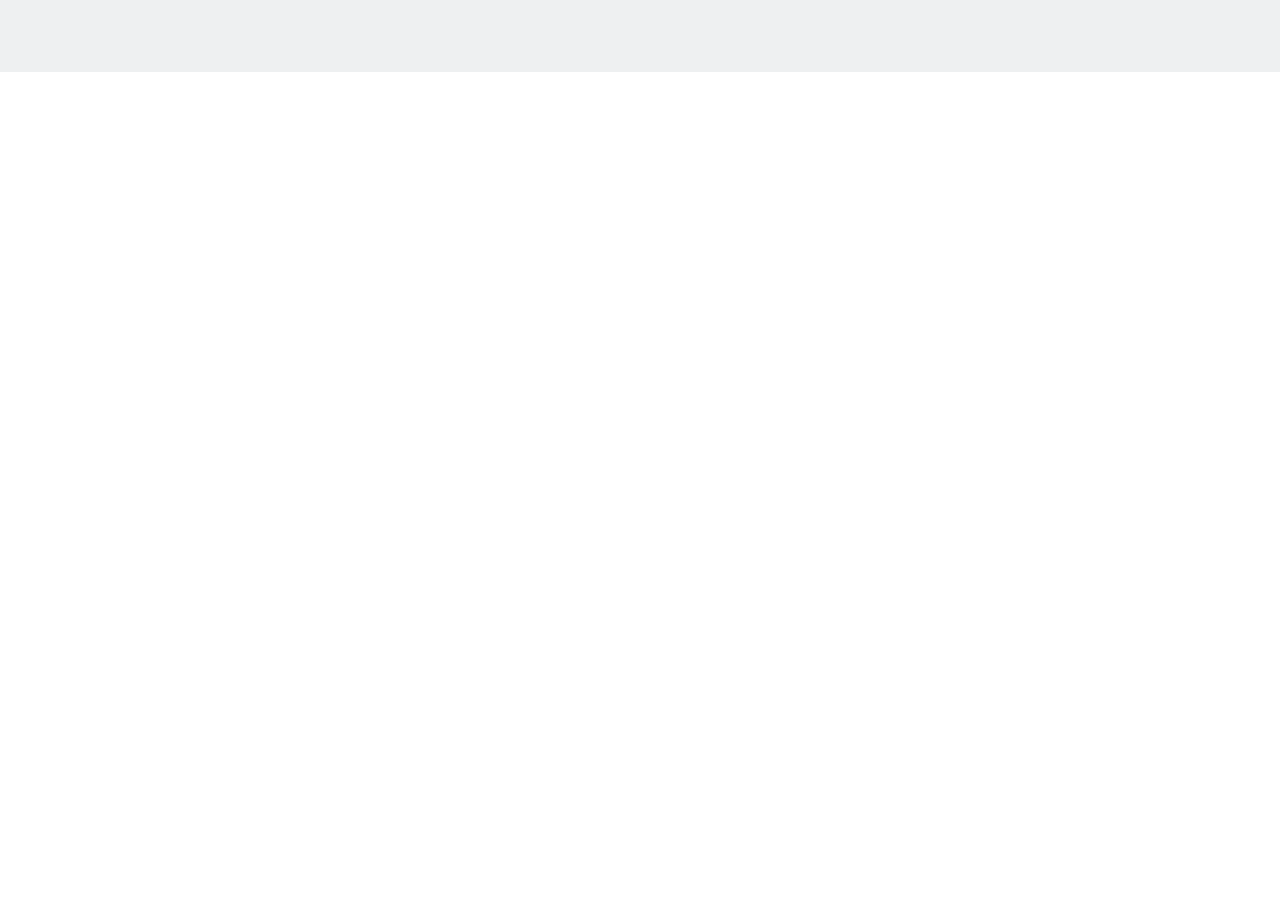
==== src/index.html @ d8e2cc1b "sesión planeación" ====
<!DOCTYPE html>
<html lang="en">

<head>
    <meta charset="UTF-8">
    <meta http-equiv="X-UA-Compatible" content="IE=edge">
    <meta name="viewport" content="width=device-width, initial-scale=1.0">
    <link rel="stylesheet" href="assets/css/styles.css">
    <link rel="stylesheet" href="styles/font-awesome/css/all.min.css">
    <title> Desafío Maquetado (Ángel, Demian, Hugo) </title>
</head>

<body>

    <header>
        <!--Encabezado-->
        <nav>
            <div class="left-header">
                <div>
                    <!--Menú hamburguesa-->
                </div>
                <!--width 100% con dos divs, uno para opacar-->
                <!--Logo-->
            </div>
            <div class="right-header">
                <!--íconos-->
            </div>
        </nav>
    </header>

    <div class="general-container">

        <!--ASIDE LEFT-->



        <section class="post-wrapper">
            
            <!--Segunda Sección-->
            <section>
                <!--Dos items con space between-->
                <p></p>
            </section>
            
            
            
            
            <!--Post principal-->
            <div class="post">

                <!--Imagen principal-->
                <img id="post-pic" src="" alt="">
                <div class="author-info">

                    <!--Imagen de perfil-->
                    <img src="" alt="" class="profile-pic">
                    <div class="author-name">
                        <p>
                            <!--Nombre-->
                        </p>
                        <p>
                            <!--Fecha-->
                        </p>
                    </div>

                    <h1 class="post-title">
                        <!--Título del Post principal-->
                    </h1>

                    <div class="hashtags">
                        <!-- 4 hashtags-->
                    </div>

                    <div class="interacciones">
                        <!--footer del post principal-->
                        <div class="d-flex">
                            <!--Likes-->
                        </div>
                        <div class="d-flex">
                            <!--Tiempo + Save-->
                        </div>

                    </div>
                </div>
            </div>



            <!--Post secundario 1-->
            <div class="post">

                <!--Imagen principal-->
                <img id="post-pic" src="" alt="">
                <div class="author-info">

                    <!--Imagen de perfil-->
                    <img src="" alt="" class="profile-pic">
                    <div class="author-name">
                        <p>
                            <!--Nombre-->
                        </p>
                        <p>
                            <!--Fecha-->
                        </p>
                    </div>

                    <h1 class="post-title">
                        <!--Título del Post principal-->
                    </h1>

                    <div class="hashtags">
                        <!-- 4 hashtags-->
                    </div>

                    <div class="interacciones">
                        <!--footer del post principal-->
                        <div class="d-flex">
                            <!--Likes-->
                        </div>
                        <div class="d-flex">
                            <!--Tiempo + Save-->
                        </div>

                    </div>
                </div>
            </div>

            <!--Post secundario 2-->

            <!--Post secundario 3-->


            <!--Post secundario 4-->


            <!--Post secundario 5-->

        </section>


    <!--ASIDE RIGHT-->


    </div>



    <!--Footer-->
    <footer>
        <div>
            <!--Etiquetas con Flex wrap y space between-->
        </div>
        <div>
            <!--Iconos centrados JC+AI-->
        </div>
        <div>
            <!--Texto-->
            <p></p>
            <p></p>
            <p></p>
        </div>
        <div>
            <!--Logo-->
        </div>
    </footer>



</body>

</html>
---- src/assets/css/styles.css ----
* {
  margin: 0;
  padding: 0;
  -webkit-box-sizing: border-box;
          box-sizing: border-box;
}

body {
  width: 100%;
}

.general-container {
  background-color: #EEF0F1;
  padding: 0px 10px;
}
/*# sourceMappingURL=styles.css.map */
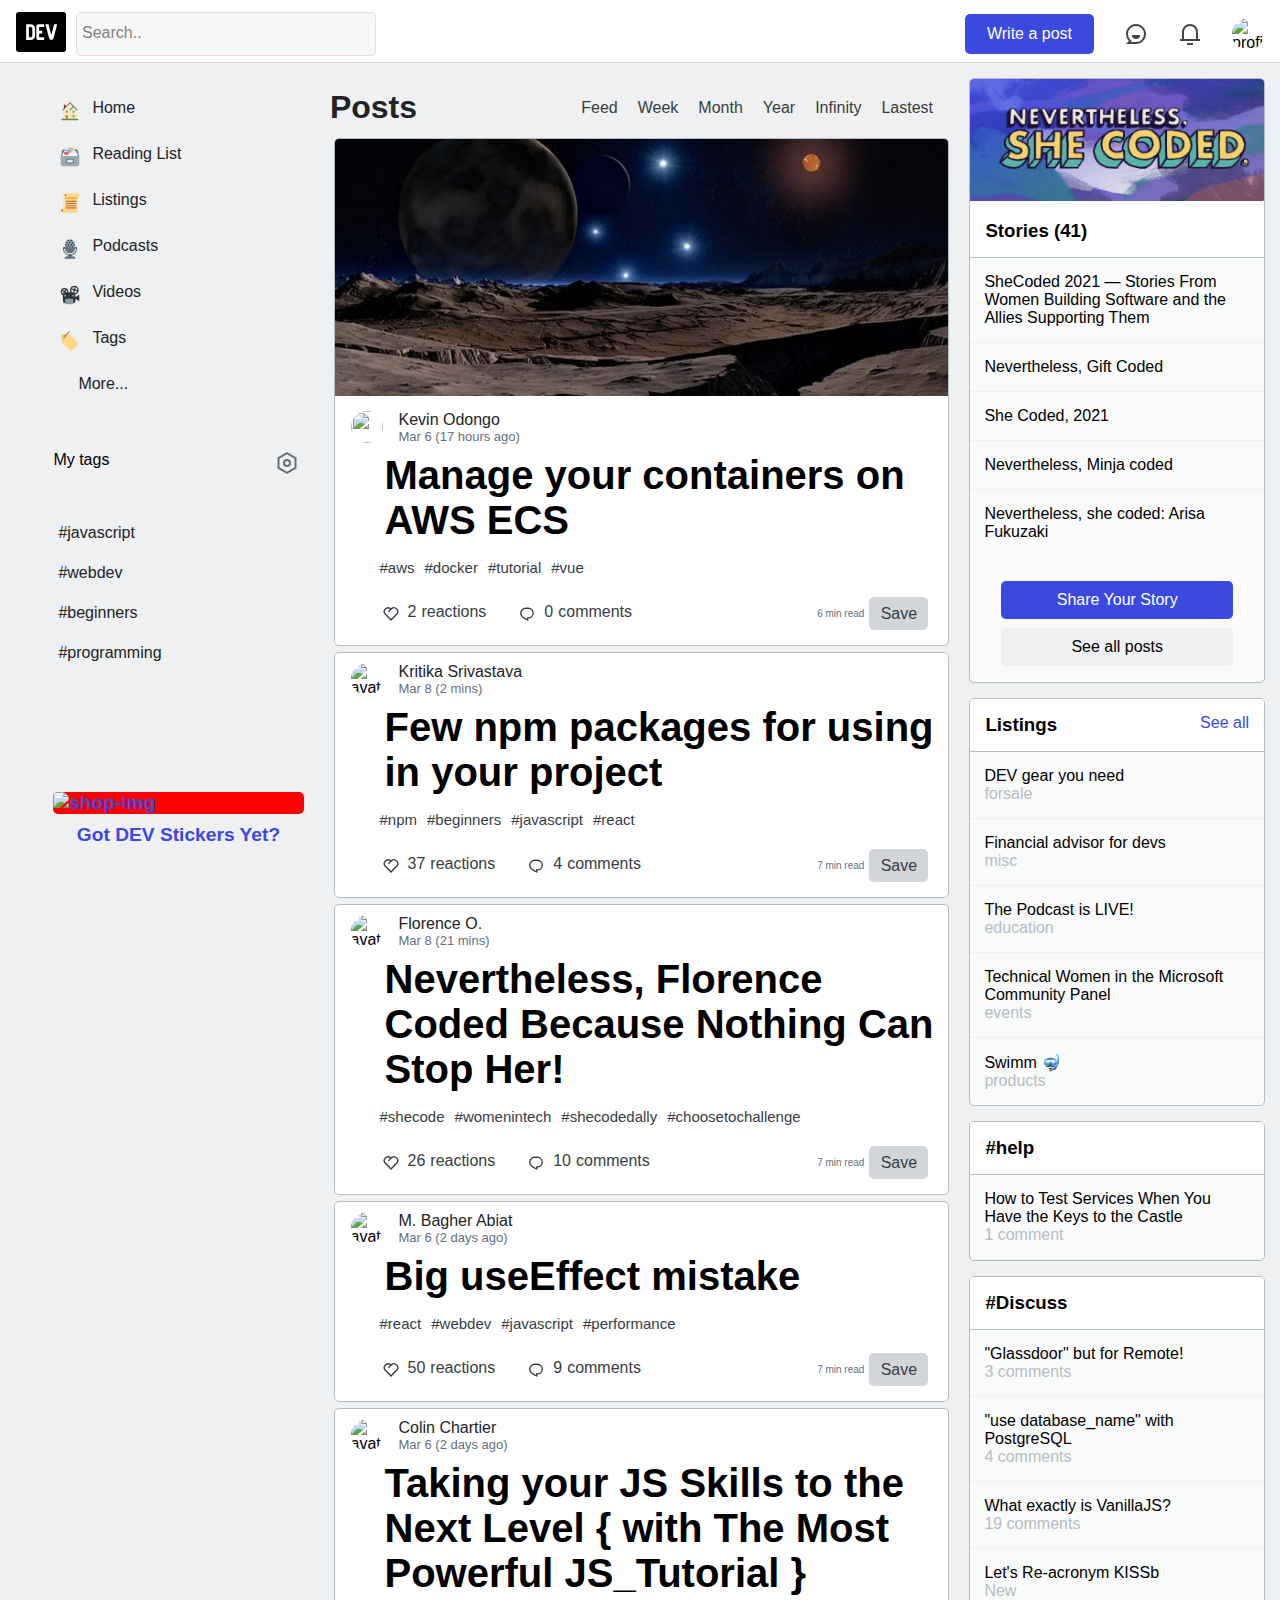
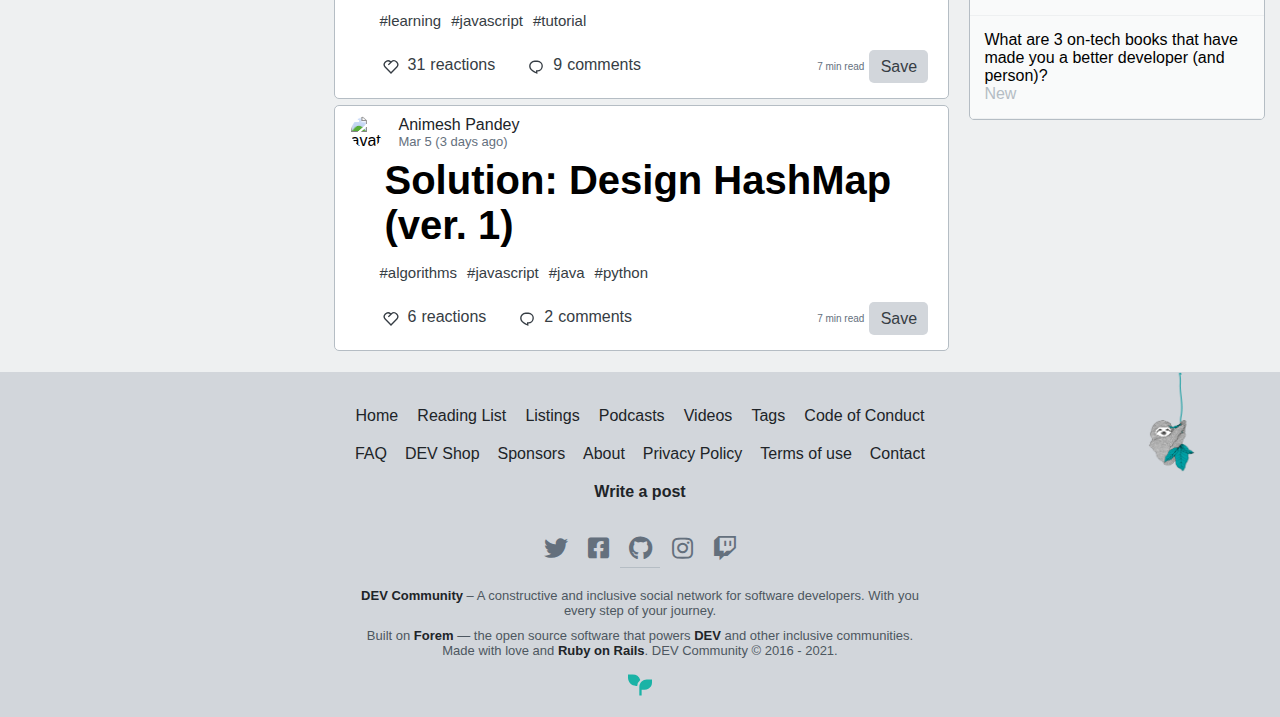
==== commit c6a0cab1: "Adding final version" ====
--- a/src/index.html
+++ b/src/index.html
@@ -6,24 +6,70 @@
     <meta http-equiv="X-UA-Compatible" content="IE=edge">
     <meta name="viewport" content="width=device-width, initial-scale=1.0">
     <link rel="stylesheet" href="assets/css/styles.css">
-    <link rel="stylesheet" href="styles/font-awesome/css/all.min.css">
+    <link rel="stylesheet" href="assets/css/stylepost.css">
+    <link rel="stylesheet" href="assets/css/stylesnav.css">
+    <link rel="stylesheet" href="assets/font-awesome/css/all.min.css">
     <title> Desafío Maquetado (Ángel, Demian, Hugo) </title>
 </head>
 
 <body>
 
     <header>
-        <!--Encabezado-->
         <nav>
-            <div class="left-header">
-                <div>
-                    <!--Menú hamburguesa-->
-                </div>
-                <!--width 100% con dos divs, uno para opacar-->
-                <!--Logo-->
-            </div>
-            <div class="right-header">
-                <!--íconos-->
+            <div class="left-wrapper">
+                <div class="hamburguer-menu">
+                    <label for="check" class="fas fa-bars"></label>
+                    <input id="check" type="checkbox">
+                    <div class="menu">
+                        <div class="menu-content">
+                            <div class="menu-header">
+                                <h4>DEV Community</h4>
+                                <!--<a href="./post.html" class="fas fa-times"></a>-->
+                                <label for="check" class="fas fa-times"></label>
+                            </div>
+                            <div class="icon-nav-wrapper">
+                                <img src="../src/Images/img-nav/home.svg" alt="home">
+                                <p>Home</p>
+                            </div>
+                            <div class="icon-nav-wrapper">
+                                <img src="../src/Images/img-nav/reading.svg" alt="Home">
+                                <p>Reading List</p>
+                            </div>
+                            <div class="icon-nav-wrapper">
+                                <img src="../src/Images/img-nav/papyrus.svg" alt="Home">
+                                <p>Listing</p>
+                            </div>
+                            <div class="icon-nav-wrapper">
+                                <img src="../src/Images/img-nav/microphone.svg" alt="Home">
+                                <p>Podcasts</p>
+                            </div>
+                            <div class="icon-nav-wrapper">
+                                <img src="../src/Images/img-nav/camera.svg" alt="Home">
+                                <p>Videos</p>
+                            </div>
+                            <div class="icon-nav-wrapper">
+                                <img src="../src/Images/img-nav/tag.svg" alt="Home">
+                                <p>Tags</p>
+                            </div>
+                            <div class="icon-nav-wrapper">
+                                <p class="more">More...</p>
+                            </div>
+                        </div>
+                    </div>
+                </div>
+                <a href="#"><img src="../src/Images/img-nav/new-logo.svg" alt="logo-png"></a>
+                <input type="text" class="nav-input" placeholder="Search..">
+            </div>
+            <div class="right-wrapper">
+                <div class="nav-btn">
+                    Write a post
+                </div>
+                <img src="../src/Images/img-nav/lupa.svg" alt="lupa">
+                <img src="../src/Images/img-nav/chat.svg" alt="chat-img">
+                <img src="../src/Images/img-nav/notif.svg" alt="not-img">
+                <img class="nav-profile-pic"
+                    src="https://res.cloudinary.com/practicaldev/image/fetch/s--nxs3OSdn--/c_fill,f_auto,fl_progressive,h_90,q_auto,w_90/https://dev-to-uploads.s3.amazonaws.com/uploads/user/profile_image/590732/7f070b38-4436-495a-8aaf-2c0312ee4b47.jpeg"
+                    alt="profile-pic">
             </div>
         </nav>
     </header>
@@ -32,55 +78,149 @@
 
         <!--ASIDE LEFT-->
 
+        <aside class="left-aside">
+            <ul>
+
+                <li><img src="Images/home2.svg" alt="home"><a href="#">Home</a></li>
+                <li><img src="Images/readinglist.svg" alt=""><a href="./views/post.html">Reading List</a></li>
+                <li><img src="Images/Listings.svg" alt=""><a href="#">Listings</a></li>
+                <li><img src="Images/Podcast.svg" alt=""><a href="#">Podcasts</a></li>
+                <li><img src="Images/Videos.svg" alt=""><a href="#">Videos</a></li>
+                <li><img src="Images/Tags.svg" alt=""><a href="#">Tags</a></li>
+                <li><a href="#">More...</a></li>
+            </ul>
+
+            <div>
+                <p>My tags</p>
+                <img src="Images/tagsDashboard.svg" alt="tagsdb">
+            </div>
+
+            <ul class="tags-aside">
+
+                <li><a href="#">#javascript</a></li>
+                <li><a href="#">#webdev</a></li>
+                <li><a href="#">#beginners</a></li>
+                <li><a href="#">#programming</a></li>
+
+            </ul>
+
+            <a href="./views/store.html">
+                <div class="shop">
+                    <img src="https://res.cloudinary.com/practicaldev/image/fetch/s--pVCMYZWJ--/c_limit%2Cf_auto%2Cfl_progressive%2Cq_auto%2Cw_350/https://scontent-lga3-1.cdninstagram.com/vp/7c898e2c9e9fa71f72dd5d422d444549/5DFE1BFA/t51.2885-15/fr/e15/s1080x1080/57390242_386431405416711_440644832181536446_n.jpg%3F_nc_ht%3Dscontent-lga3-1.cdninstagram.com"
+                        alt="shop-img">
+                    <p> Got DEV Stickers Yet?</p>
+
+                </div>
+
+            </a>
+
+        </aside>
+
+
 
 
         <section class="post-wrapper">
-            
+
+
+
+
             <!--Segunda Sección-->
-            <section>
+            <section class="header">
                 <!--Dos items con space between-->
-                <p></p>
+                <h1>Posts</h1>
+                <div class="select-box">
+                    <select name="select" class="select">
+                        <option disable selected>Feed</option>
+                        <option>Week</option>
+                        <option>Month</option>
+                        <option>Year</option>
+                        <option>Infinity</option>
+                        <option>Latest</option>
+                    </select>
+
+                </div>
+
+                <ul>
+                    <li><a href="#">Feed</a></li>
+                    <li><a href="#">Week</a></li>
+                    <li><a href="#">Month</a></li>
+                    <li><a href="#">Year</a></li>
+                    <li><a href="#">Infinity</a></li>
+                    <li><a href="#">Lastest</a></li>
+                </ul>
+
+
             </section>
-            
-            
-            
-            
+
+
+
+
             <!--Post principal-->
             <div class="post">
 
+
                 <!--Imagen principal-->
-                <img id="post-pic" src="" alt="">
+                <a href="./views/post.html">
+
+                    <img src="Images/post-img.jpeg" alt="post-img">
+                </a>
+
+
                 <div class="author-info">
 
                     <!--Imagen de perfil-->
-                    <img src="" alt="" class="profile-pic">
+                    <img src="https://res.cloudinary.com/practicaldev/image/fetch/s--vL8tIW33--/c_fill,f_auto,fl_progressive,h_50,q_auto,w_50/https://dev-to-uploads.s3.amazonaws.com/uploads/user/profile_image/559048/24a84e12-3373-43e0-90c4-bcaee2a12dcf.jpg"
+                        alt="" class="profile-pic">
                     <div class="author-name">
                         <p>
-                            <!--Nombre-->
+                            Kevin Odongo
                         </p>
-                        <p>
-                            <!--Fecha-->
-                        </p>
-                    </div>
-
-                    <h1 class="post-title">
-                        <!--Título del Post principal-->
+                        <p>Mar 6 (17 hours ago) </p>
+                    </div>
+                </div>
+                <a href="./views/post.html">
+
+                    <h1>
+                        Manage your containers on AWS ECS
                     </h1>
-
-                    <div class="hashtags">
-                        <!-- 4 hashtags-->
-                    </div>
-
-                    <div class="interacciones">
-                        <!--footer del post principal-->
-                        <div class="d-flex">
-                            <!--Likes-->
+                </a>
+
+                <ul>
+
+                    <li><a href="#">#aws</a></li>
+                    <li><a href="#">#docker</a></li>
+                    <li><a href="#">#tutorial</a></li>
+                    <li><a href="#">#vue</a></li>
+
+                </ul>
+
+                <div class="post-interactions">
+                    <!--footer del post principal-->
+                    <div class="interactions">
+
+                        <div>
+                            <img src="Images/heart2.svg" alt="like">
+                            <span>2</span>
+                            <span class="hidden">reactions</span>
+                            <img src="Images/comments.svg" alt="comment" class="ml">
+                            <span>0</span>
+                            <span class="hidden">comments</span>
                         </div>
-                        <div class="d-flex">
-                            <!--Tiempo + Save-->
-                        </div>
-
-                    </div>
+
+
+
+
+                    </div>
+
+
+                    <div class="right">
+
+                        <p>6 min read</p>
+
+                        <div>Save</div>
+
+                    </div>
+
                 </div>
             </div>
 
@@ -90,55 +230,461 @@
             <div class="post">
 
                 <!--Imagen principal-->
-                <img id="post-pic" src="" alt="">
+
                 <div class="author-info">
 
                     <!--Imagen de perfil-->
-                    <img src="" alt="" class="profile-pic">
+                    <img src="https://res.cloudinary.com/practicaldev/image/fetch/s--dAmoXHO3--/c_fill,f_auto,fl_progressive,h_90,q_auto,w_90/https://dev-to-uploads.s3.amazonaws.com/uploads/user/profile_image/405854/e2c4f335-3bd2-4b11-bab6-578c25060b62.jpg"
+                        alt="avatar2">
                     <div class="author-name">
                         <p>
-                            <!--Nombre-->
+                            Kritika Srivastava
                         </p>
+                        <p>Mar 8 (2 mins) </p>
+                    </div>
+                </div>
+                <a href="#">
+                    <h1>Few npm packages for using in your project</h1>
+                </a>
+
+                <ul>
+
+                    <li><a href="#">#npm</a></li>
+                    <li><a href="#">#beginners</a></li>
+                    <li><a href="#">#javascript</a></li>
+                    <li><a href="#">#react</a></li>
+
+                </ul>
+
+
+                <div class="post-interactions">
+                    <!--footer del post principal-->
+                    <div class="interactions">
+
+                        <div>
+                            <img src="Images/heart2.svg" alt="like">
+                            <span>37</span>
+                            <span class="hidden">reactions</span>
+                            <img src="Images/comments.svg" alt="comment" class="ml">
+                            <span>4</span>
+                            <span class="hidden">comments</span>
+                        </div>
+
+
+                    </div>
+
+
+                    <div class="right">
+
+                        <p>7 min read</p>
+
+                        <div>Save</div>
+
+                    </div>
+
+                </div>
+
+            </div>
+
+            <!--Post secundario 2-->
+            <div class="post">
+
+                <!--Imagen principal-->
+
+                <div class="author-info">
+
+                    <!--Imagen de perfil-->
+                    <img src="https://res.cloudinary.com/practicaldev/image/fetch/s--CdnRX_G1--/c_fill,f_auto,fl_progressive,h_90,q_auto,w_90/https://dev-to-uploads.s3.amazonaws.com/uploads/user/profile_image/587369/16a5958f-8f4a-4341-ab1f-0c6cecddb2c4.jpeg"
+                        alt="avatar2">
+                    <div class="author-name">
                         <p>
-                            <!--Fecha-->
+                            Florence O.
                         </p>
-                    </div>
-
-                    <h1 class="post-title">
-                        <!--Título del Post principal-->
-                    </h1>
-
-                    <div class="hashtags">
-                        <!-- 4 hashtags-->
-                    </div>
-
-                    <div class="interacciones">
-                        <!--footer del post principal-->
-                        <div class="d-flex">
-                            <!--Likes-->
+                        <p>Mar 8 (21 mins) </p>
+                    </div>
+                </div>
+                <a href="#">
+                    <h1>Nevertheless, Florence Coded Because Nothing Can Stop Her!</h1>
+                </a>
+
+                <ul>
+
+                    <li><a href="#">#shecode</a></li>
+                    <li><a href="#">#womenintech</a></li>
+                    <li><a href="#">#shecodedally</a></li>
+                    <li><a href="#">#choosetochallenge</a></li>
+
+                </ul>
+
+
+                <div class="post-interactions">
+                    <!--footer del post principal-->
+                    <div class="interactions">
+
+                        <div>
+                            <img src="Images/heart2.svg" alt="like">
+                            <span>26</span>
+                            <span class="hidden">reactions</span>
+                            <img src="Images/comments.svg" alt="comment" class="ml">
+                            <span>10</span>
+                            <span class="hidden">comments</span>
                         </div>
-                        <div class="d-flex">
-                            <!--Tiempo + Save-->
+
+                    </div>
+
+
+                    <div class="right">
+
+                        <p>7 min read</p>
+
+                        <div>Save</div>
+
+                    </div>
+
+                </div>
+
+            </div>
+            <!--Post secundario 3-->
+            <div class="post">
+
+                <!--Imagen principal-->
+
+                <div class="author-info">
+
+                    <!--Imagen de perfil-->
+                    <img src="https://res.cloudinary.com/practicaldev/image/fetch/s--A8JG5rF3--/c_fill,f_auto,fl_progressive,h_90,q_auto,w_90/https://dev-to-uploads.s3.amazonaws.com/uploads/user/profile_image/401660/a9ee09fc-8cd2-4c80-b906-bdcabf558e51.jpg"
+                        alt="avatar2">
+                    <div class="author-name">
+                        <p>
+                            M. Bagher Abiat
+                        </p>
+                        <p>Mar 6 (2 days ago) </p>
+                    </div>
+                </div>
+                <a href="#">
+
+                    <h1>Big useEffect mistake</h1>
+                </a>
+
+                <ul>
+
+                    <li><a href="#">#react</a></li>
+                    <li><a href="#">#webdev</a></li>
+                    <li><a href="#">#javascript</a></li>
+                    <li><a href="#">#performance</a></li>
+
+                </ul>
+
+
+                <div class="post-interactions">
+                    <!--footer del post principal-->
+                    <div class="interactions">
+
+                        <div>
+                            <img src="Images/heart2.svg" alt="like">
+                            <span>50</span>
+                            <span class="hidden">reactions</span>
+                            <img src="Images/comments.svg" alt="comment" class="ml">
+                            <span>9</span>
+                            <span class="hidden">comments</span>
                         </div>
 
                     </div>
-                </div>
-            </div>
-
-            <!--Post secundario 2-->
-
-            <!--Post secundario 3-->
-
+
+
+                    <div class="right">
+
+                        <p>7 min read</p>
+
+                        <div>Save</div>
+
+                    </div>
+
+                </div>
+
+            </div>
 
             <!--Post secundario 4-->
-
+            <div class="post">
+
+                <!--Imagen principal-->
+
+                <div class="author-info">
+
+                    <!--Imagen de perfil-->
+                    <img src="https://res.cloudinary.com/practicaldev/image/fetch/s--NCf7UDz2--/c_fill,f_auto,fl_progressive,h_90,q_auto,w_90/https://dev-to-uploads.s3.amazonaws.com/uploads/user/profile_image/413463/6c63231b-8b51-4157-9ffc-5f675259da7f.png"
+                        alt="avatar2">
+                    <div class="author-name">
+                        <p>
+                            Colin Chartier
+                        </p>
+                        <p>Mar 6 (2 days ago) </p>
+                    </div>
+                </div>
+                <a href="#">
+
+                    <h1>Taking your JS Skills to the Next Level { with The Most Powerful JS_Tutorial }</h1>
+                </a>
+
+                <ul>
+
+                    <li><a href="#">#learning</a></li>
+                    <li><a href="#">#javascript</a></li>
+                    <li><a href="#">#tutorial</a></li>
+
+
+                </ul>
+
+
+                <div class="post-interactions">
+                    <!--footer del post principal-->
+                    <div class="interactions">
+
+                        <div>
+                            <img src="Images/heart2.svg" alt="like">
+                            <span>31</span>
+                            <span class="hidden">reactions</span>
+                            <img src="Images/comments.svg" alt="comment" class="ml">
+                            <span>9</span>
+                            <span class="hidden">comments</span>
+                        </div>
+
+                    </div>
+
+
+                    <div class="right">
+
+                        <p>7 min read</p>
+
+                        <div>Save</div>
+
+                    </div>
+
+                </div>
+
+            </div>
 
             <!--Post secundario 5-->
-
+            <div class="post">
+
+                <!--Imagen principal-->
+
+                <div class="author-info">
+
+                    <!--Imagen de perfil-->
+                    <img src="https://res.cloudinary.com/practicaldev/image/fetch/s--Kcu5py0m--/c_fill,f_auto,fl_progressive,h_90,q_auto,w_90/https://dev-to-uploads.s3.amazonaws.com/uploads/user/profile_image/294302/b8052502-9903-46e2-a6f3-ba477c85de69.jpg"
+                        alt="avatar2">
+                    <div class="author-name">
+                        <p>
+                            Animesh Pandey
+                        </p>
+                        <p>Mar 5 (3 days ago) </p>
+                    </div>
+                </div>
+                <a href="">
+
+                    <h1>Solution: Design HashMap (ver. 1)</h1>
+                </a>
+
+                <ul>
+
+                    <li><a href="#">#algorithms</a></li>
+                    <li><a href="#">#javascript</a></li>
+                    <li><a href="#">#java</a></li>
+                    <li><a href="#">#python</a></li>
+
+                </ul>
+
+
+                <div class="post-interactions">
+                    <!--footer del post principal-->
+                    <div class="interactions">
+
+                        <div>
+                            <img src="Images/heart2.svg" alt="like">
+                            <span>6</span>
+                            <span class="hidden">reactions</span>
+                            <img src="Images/comments.svg" alt="comment" class="ml">
+                            <span>2</span>
+                            <span class="hidden">comments</span>
+                        </div>
+
+                    </div>
+
+
+                    <div class="right">
+
+                        <p>7 min read</p>
+
+                        <div>Save</div>
+
+                    </div>
+
+                </div>
+
+            </div>
         </section>
 
 
-    <!--ASIDE RIGHT-->
+        <!--ASIDE RIGHT-->
+
+        <aside class="right-aside">
+            <!-- primer card -->
+            <div class="aside-card">
+                <img src="Images/img-aside-card.png" alt="card-img">
+
+                <header class="left-header">
+                    <h3>Stories (41)</h3>
+                </header>
+
+                <a href="#">
+                    <div>
+                        SheCoded 2021 — Stories From Women Building Software and the Allies Supporting Them
+                    </div>
+                </a>
+                <a href="#">
+                    <div>
+                        Nevertheless, Gift Coded
+                    </div>
+                </a>
+                <a href="#">
+                    <div>
+                        She Coded, 2021
+                    </div>
+                </a>
+                <a href="#">
+                    <div>
+                        Nevertheless, Minja coded
+                    </div>
+                </a>
+                <a href="#">
+                    <div class="db">
+                        Nevertheless, she coded: Arisa Fukuzaki
+                    </div>
+                </a>
+
+                <div class="aside-buttons">
+                    <span>Share Your Story</span>
+                    <span>See all posts</span>
+                </div>
+
+            </div>
+
+
+            <!-- segunda card -->
+            <div class="aside-card">
+
+
+                <header class="left-header">
+                    <h3>Listings</h3>
+
+                    <a href="">See all</a>
+
+                </header>
+
+                <a href="#">
+                    <div>
+                        DEV gear you need
+                        <p>forsale</p>
+                    </div>
+                </a>
+                <a href="#">
+                    <div>
+                        Financial advisor for devs
+
+                        <p>misc</p>
+                    </div>
+                </a>
+                <a href="#">
+                    <div>
+                        The Podcast is LIVE!
+
+                        <p>education</p>
+                    </div>
+                </a>
+                <a href="#">
+                    <div>
+                        Technical Women in the Microsoft Community Panel
+                        <p>events</p>
+                    </div>
+                </a>
+                <a href="#">
+                    <div class="db">
+                        Swimm 🤿
+                        <p>products</p>
+                    </div>
+                </a>
+
+            </div>
+
+
+            <!-- tercera card -->
+            <div class="aside-card">
+
+
+                <header class="left-header">
+                    <h3>#help</h3>
+
+
+
+                </header>
+
+                <a href="#">
+                    <div>
+                        How to Test Services When You Have the Keys to the Castle
+                        <p>1 comment</p>
+                    </div>
+                </a>
+
+            </div>
+
+            <!-- tercera card -->
+            <div class="aside-card">
+
+
+                <header class="left-header">
+                    <h3>#Discuss</h3>
+
+
+                </header>
+
+                <a href="#">
+                    <div>
+                        "Glassdoor" but for Remote!
+                        <p>3 comments</p>
+                    </div>
+                </a>
+                <a href="#">
+                    <div>
+                        "use database_name" with PostgreSQL
+
+                        <p>4 comments</p>
+                    </div>
+                </a>
+                <a href="#">
+                    <div>
+                        What exactly is VanillaJS?
+                        <p>19 comments</p>
+                    </div>
+                </a>
+                <a href="#">
+                    <div>
+                        Let's Re-acronym KISSb <br>
+
+                        <p>New</p>
+                    </div>
+                </a>
+                <a href="#">
+                    <div>
+                        What are 3 on-tech books that have made you a better developer (and person)?
+                        <br>
+                        <p>New</p>
+                    </div>
+                </a>
+
+            </div>
+
+        </aside>
 
 
     </div>
@@ -147,21 +693,49 @@
 
     <!--Footer-->
     <footer>
-        <div>
-            <!--Etiquetas con Flex wrap y space between-->
+        <div class="footer-wrapper">
+            <div class="list-links">
+                <!--Etiquetas con Flex wrap y space between-->
+                <a href="#">Home</a>
+                <a href="#">Reading List</a>
+                <a href="#">Listings</a>
+                <a href="#">Podcasts</a>
+                <a href="#">Videos</a>
+                <a href="#">Tags</a>
+                <a href="#">Code of Conduct</a>
+                <a href="#">FAQ</a>
+                <a href="#">DEV Shop</a>
+                <a href="#">Sponsors</a>
+                <a href="#">About</a>
+                <a href="#">Privacy Policy</a>
+                <a href="#">Terms of use</a>
+                <a href="#">Contact</a>
+                <a href="#"><b>Write a post</b></a>
+                <div class="icons-group">
+                    <!--Iconos centrados JC+AI-->
+                    <p class="icon fab fa-twitter"></p>
+                    <p class="icon fab fab fa-facebook-square"></p>
+                    <p class="icon fab fa-github"></p>
+                    <p class="icon fab fa-instagram"></p>
+                    <p class="icon fab fa-twitch"></p>
+                </div>
+                <div class="separator"></div>
+            </div>
+            <div class="text-wrapper">
+                <!--Texto-->
+                <p><a href="#">DEV Community</a> – A constructive and inclusive social network for software developers.
+                    With
+                    you every step of your journey.</p>
+                <p>Built on <a href="">Forem</a> — the open source software that powers <a href="#">DEV</a> and other
+                    inclusive communities.</p>
+                <p>Made with love and <a href="#">Ruby on Rails</a>. DEV Community &copy; 2016 - 2021.</p>
+            </div>
+            <div class="logo-wrapper">
+                <!--Logo-->
+                <img src="../src/Images/logo-footer.svg" alt="logo-footer">
+            </div>
         </div>
-        <div>
-            <!--Iconos centrados JC+AI-->
-        </div>
-        <div>
-            <!--Texto-->
-            <p></p>
-            <p></p>
-            <p></p>
-        </div>
-        <div>
-            <!--Logo-->
-        </div>
+        <img src="../src/Images/perezoso.png" alt="perezoso-img" class="perezoso-img">
     </footer>
 
 
--- a/src/assets/css/styles.css
+++ b/src/assets/css/styles.css
@@ -7,10 +7,632 @@
 
 body {
   width: 100%;
-}
-
-.general-container {
-  background-color: #EEF0F1;
-  padding: 0px 10px;
+  background-color: #eef0f1;
+  font-family: -apple-system, BlinkMacSystemFont, "Segoe UI", Roboto, Oxygen, Ubuntu, Cantarell, "Open Sans", "Helvetica Neue", sans-serif;
+}
+
+.general-container .left-aside {
+  display: none;
+}
+
+.general-container .left-aside ul li {
+  padding: 10px 0;
+  margin-bottom: 2px;
+}
+
+.general-container .left-aside ul li:hover {
+  border-radius: 5px;
+  background-color: #e0e0e0;
+  cursor: pointer;
+}
+
+.general-container .left-aside ul li:last-child {
+  margin-bottom: 3rem;
+  padding-left: 20px;
+}
+
+.general-container .left-aside img {
+  padding: 0 5px;
+}
+
+.general-container .left-aside img:hover {
+  cursor: pointer;
+  border-radius: 5px;
+  background-color: #e0e0e0;
+}
+
+.general-container .left-aside a {
+  text-decoration: none;
+}
+
+.general-container .left-aside a .shop {
+  display: -webkit-box;
+  display: -ms-flexbox;
+  display: flex;
+  -webkit-box-orient: vertical;
+  -webkit-box-direction: normal;
+      -ms-flex-direction: column;
+          flex-direction: column;
+  font-size: 1.5vw;
+  color: #3b49df;
+  font-weight: bolder;
+  margin-top: 120px;
+}
+
+.general-container .left-aside a .shop img {
+  width: 100%;
+  border-radius: 5px;
+  padding: 0;
+}
+
+.general-container .left-aside a .shop p {
+  text-align: center;
+  margin-top: 10px;
+}
+
+.general-container .left-aside .tags-aside li:last-child {
+  padding-left: 0;
+  margin: 0;
+}
+
+.general-container .right-aside {
+  display: none;
+}
+
+.general-container .post-wrapper {
+  width: 100%;
+}
+
+.general-container .post-wrapper .header {
+  display: -webkit-box;
+  display: -ms-flexbox;
+  display: flex;
+  -webkit-box-pack: justify;
+      -ms-flex-pack: justify;
+          justify-content: space-between;
+  -webkit-box-align: center;
+      -ms-flex-align: center;
+          align-items: center;
+  margin: 0.7rem 0.4rem;
+}
+
+.general-container .post-wrapper .header h1 {
+  color: #202428;
+}
+
+.general-container .post-wrapper .header .select-box {
+  width: 5.7rem;
+}
+
+.general-container .post-wrapper .header .select-box .select {
+  width: 100%;
+  height: 45px;
+  padding: 0.7rem;
+  padding-right: 20px;
+  font-size: 16px;
+  border: 1px solid #b5bdc4;
+  border-radius: 5px;
+  -webkit-appearance: none;
+     -moz-appearance: none;
+          appearance: none;
+  outline: none;
+  -webkit-transition: all 0.3s;
+  transition: all 0.3s;
+}
+
+.general-container .post-wrapper .header .select-box .select:hover {
+  border-style: solid;
+  border-color: #6b3ebe;
+  border-width: 1.9px 2.9px 2.9px 1.9px;
+}
+
+.general-container .post-wrapper .header .select-box::after {
+  content: "";
+  position: absolute;
+  right: 24px;
+  top: 98px;
+  margin-top: -6px;
+  border-top: 6px solid #000;
+  border-left: 6px solid transparent;
+  border-right: 6px solid transparent;
+}
+
+.general-container .post-wrapper .header ul {
+  display: none;
+}
+
+.general-container .post-wrapper .post {
+  width: 100%;
+  background-color: #fff;
+  display: -webkit-box;
+  display: -ms-flexbox;
+  display: flex;
+  -webkit-box-orient: vertical;
+  -webkit-box-direction: normal;
+      -ms-flex-direction: column;
+          flex-direction: column;
+  border-style: solid;
+  border-color: #b5bdc4;
+  border-width: 1px 0px 1px 0px;
+  margin-bottom: 6px;
+}
+
+.general-container .post-wrapper .post img {
+  width: 100%;
+}
+
+.general-container .post-wrapper .post .author-info {
+  width: 70%;
+  display: -webkit-box;
+  display: -ms-flexbox;
+  display: flex;
+  -webkit-box-align: center;
+      -ms-flex-align: center;
+          align-items: center;
+}
+
+.general-container .post-wrapper .post .author-info img {
+  width: 2rem;
+  height: 2rem;
+  border-radius: 3rem;
+  margin: 10px 16px;
+}
+
+.general-container .post-wrapper .post .author-info .author-name {
+  color: #202428;
+  display: -webkit-box;
+  display: -ms-flexbox;
+  display: flex;
+  -webkit-box-orient: vertical;
+  -webkit-box-direction: normal;
+      -ms-flex-direction: column;
+          flex-direction: column;
+  -ms-flex-wrap: wrap;
+      flex-wrap: wrap;
+  cursor: pointer;
+}
+
+.general-container .post-wrapper .post .author-info .author-name p:hover {
+  color: #000;
+}
+
+.general-container .post-wrapper .post .author-info .author-name p:last-child {
+  color: #64707d;
+  font-size: 13px;
+}
+
+.general-container .post-wrapper .post .author-info .author-name p:last-child:hover {
+  color: #000;
+}
+
+.general-container .post-wrapper .post ul {
+  width: 100%;
+  display: -webkit-box;
+  display: -ms-flexbox;
+  display: flex;
+  list-style: none;
+  padding: 0 20px;
+  -ms-flex-wrap: wrap;
+      flex-wrap: wrap;
+  margin-top: 1rem;
+  padding-left: 45px;
+}
+
+.general-container .post-wrapper .post ul a {
+  text-decoration: none;
+  font-size: 15px;
+  margin-right: 10px;
+  color: #363d44;
+}
+
+.general-container .post-wrapper .post ul a:hover {
+  color: #202428;
+}
+
+.general-container .post-wrapper .post a {
+  text-decoration: none;
+}
+
+.general-container .post-wrapper .post .post-interactions {
+  display: -webkit-box;
+  display: -ms-flexbox;
+  display: flex;
+  -webkit-box-pack: justify;
+      -ms-flex-pack: justify;
+          justify-content: space-between;
+  -webkit-box-align: center;
+      -ms-flex-align: center;
+          align-items: center;
+  padding-bottom: 15px;
+  margin-top: 20px;
+  padding-left: 35px;
+}
+
+.general-container .post-wrapper .post .post-interactions .interactions {
+  display: -webkit-box;
+  display: -ms-flexbox;
+  display: flex;
+  -webkit-box-pack: justify;
+      -ms-flex-pack: justify;
+          justify-content: space-between;
+  width: 100px;
+  padding: 0 10px;
+}
+
+.general-container .post-wrapper .post .post-interactions .interactions div {
+  display: -webkit-box;
+  display: -ms-flexbox;
+  display: flex;
+  text-decoration: none;
+  width: 22px;
+  color: #363d44;
+}
+
+.general-container .post-wrapper .post .post-interactions .interactions div:hover {
+  cursor: pointer;
+}
+
+.general-container .post-wrapper .post .post-interactions .interactions div img {
+  margin-right: 6px;
+}
+
+.general-container .post-wrapper .post .post-interactions .interactions div:first-child img {
+  width: 22px;
+}
+
+.general-container .post-wrapper .post .post-interactions .interactions div:last-child {
+  width: 22px;
+  height: 22px;
+}
+
+.general-container .post-wrapper .post .post-interactions .interactions div .hidden {
+  display: none;
+}
+
+.general-container .post-wrapper .post .post-interactions .right {
+  display: -webkit-box;
+  display: -ms-flexbox;
+  display: flex;
+  margin-right: 20px;
+  -webkit-box-align: center;
+      -ms-flex-align: center;
+          align-items: center;
+}
+
+.general-container .post-wrapper .post .post-interactions .right p {
+  font-size: 10px;
+  margin-right: 5px;
+  color: #64707d;
+}
+
+.general-container .post-wrapper .post .post-interactions .right div {
+  width: 59px;
+  height: 33px;
+  background-color: #d2d6db;
+  border-radius: 5px;
+  display: -webkit-box;
+  display: -ms-flexbox;
+  display: flex;
+  -webkit-box-pack: center;
+      -ms-flex-pack: center;
+          justify-content: center;
+  -webkit-box-align: center;
+      -ms-flex-align: center;
+          align-items: center;
+  color: #363d44;
+  cursor: pointer;
+}
+
+.general-container .post-wrapper .post .post-interactions .right div:hover {
+  background-color: #b5b9be;
+}
+
+.general-container .post-wrapper .post .post-interactions .ml {
+  margin-left: 10px;
+}
+
+.general-container .post-wrapper .post a {
+  font-size: 20px;
+  color: #000;
+}
+
+.general-container .post-wrapper .post a:hover {
+  color: #3b49df;
+}
+
+.general-container .post-wrapper .post a h1 {
+  width: 100%;
+  padding-left: 50px;
+}
+
+@media only screen and (min-width: 768px) and (max-width: 1440px) {
+  .general-container {
+    display: -webkit-box;
+    display: -ms-flexbox;
+    display: flex;
+    padding-right: 1rem;
+  }
+  .general-container .left-aside {
+    width: 30%;
+    display: -webkit-box;
+    display: -ms-flexbox;
+    display: flex;
+    margin: 0.7rem 0;
+    padding-left: 18px;
+    display: flex;
+    -webkit-box-orient: vertical;
+    -webkit-box-direction: normal;
+        -ms-flex-direction: column;
+            flex-direction: column;
+  }
+  .general-container .left-aside div {
+    width: 100%;
+    display: -webkit-box;
+    display: -ms-flexbox;
+    display: flex;
+    -webkit-box-pack: justify;
+        -ms-flex-pack: justify;
+            justify-content: space-between;
+    margin-bottom: 39px;
+    padding-right: 20px;
+  }
+  .general-container .left-aside ul {
+    list-style: none;
+  }
+  .general-container .left-aside ul li {
+    width: 77%;
+    display: -webkit-box;
+    display: -ms-flexbox;
+    display: flex;
+  }
+  .general-container .left-aside ul li a {
+    margin-left: 5px;
+    text-decoration: none;
+    color: #363d44;
+  }
+  .general-container .left-aside .shop img {
+    background-color: red;
+  }
+  .general-container .post-wrapper .header .select-box {
+    display: none;
+  }
+  .general-container .post-wrapper .header ul {
+    display: -webkit-box;
+    display: -ms-flexbox;
+    display: flex;
+    list-style: none;
+  }
+  .general-container .post-wrapper .header ul li a {
+    margin-left: 20px;
+    text-decoration: none;
+    color: #363d44;
+  }
+  .general-container .post-wrapper .header ul li a:hover {
+    color: #6b3ebe;
+  }
+  .general-container .post-wrapper .post {
+    overflow: hidden;
+    border-radius: 5px;
+    border: 1px solid #b5bdc4;
+    margin-left: 10px;
+  }
+  .general-container .post-wrapper .post .post-interactions .interactions div .ml {
+    margin-left: 30px;
+  }
+  .general-container .post-wrapper .post .post-interactions .interactions div .hidden {
+    display: inline;
+    margin-left: 5px;
+  }
+}
+
+@media screen and (min-width: 1024px) {
+  .general-container {
+    display: -webkit-box;
+    display: -ms-flexbox;
+    display: flex;
+    padding-right: 0.5rem;
+    padding: 15px 15px;
+  }
+  .general-container .left-aside {
+    width: 25%;
+    display: -webkit-box;
+    display: -ms-flexbox;
+    display: flex;
+    margin: 0.7rem 0;
+    padding-left: 3vw;
+    display: flex;
+    -webkit-box-orient: vertical;
+    -webkit-box-direction: normal;
+        -ms-flex-direction: column;
+            flex-direction: column;
+  }
+  .general-container .left-aside div {
+    width: 100%;
+    display: -webkit-box;
+    display: -ms-flexbox;
+    display: flex;
+    -webkit-box-pack: justify;
+        -ms-flex-pack: justify;
+            justify-content: space-between;
+    margin-bottom: 39px;
+    padding-right: 20px;
+  }
+  .general-container .left-aside ul {
+    list-style: none;
+  }
+  .general-container .left-aside ul li {
+    width: 90%;
+    display: -webkit-box;
+    display: -ms-flexbox;
+    display: flex;
+  }
+  .general-container .left-aside ul li a {
+    margin-left: 5px;
+    text-decoration: none;
+    color: #202327;
+  }
+  .general-container .post-wrapper {
+    width: 50%;
+    margin-right: 20px;
+  }
+  .general-container .post-wrapper .header .select-box {
+    display: none;
+  }
+  .general-container .post-wrapper .header ul {
+    display: -webkit-box;
+    display: -ms-flexbox;
+    display: flex;
+    list-style: none;
+  }
+  .general-container .post-wrapper .header ul li a {
+    margin-left: 20px;
+    text-decoration: none;
+    color: #363d44;
+  }
+  .general-container .post-wrapper .post {
+    overflow: hidden;
+    border-radius: 5px;
+    border: 1px solid #b5bdc4;
+  }
+  .general-container .post-wrapper .post h1 {
+    font-size: 40px;
+  }
+  .general-container .post-wrapper .post .post-interactions .interactions div .ml {
+    margin-left: 30px;
+  }
+  .general-container .post-wrapper .post .post-interactions .interactions div .hidden {
+    display: inline;
+    margin-left: 5px;
+  }
+  .general-container .right-aside {
+    display: -webkit-box;
+    display: -ms-flexbox;
+    display: flex;
+    -webkit-box-orient: vertical;
+    -webkit-box-direction: normal;
+        -ms-flex-direction: column;
+            flex-direction: column;
+    width: 300px;
+    margin-left: 10px;
+  }
+  .general-container .right-aside .aside-card {
+    width: 100%;
+    background-color: #f9fafa;
+    border: 1px solid #b5bdc4;
+    border-radius: 5px;
+    text-decoration: none;
+    overflow: hidden;
+    margin-bottom: 15px;
+  }
+  .general-container .right-aside .aside-card .left-header {
+    display: -webkit-box;
+    display: -ms-flexbox;
+    display: flex;
+    -webkit-box-pack: justify;
+        -ms-flex-pack: justify;
+            justify-content: space-between;
+    padding: 15px;
+    border-bottom: 0.5px solid #b5bdc4;
+    z-index: 0;
+  }
+  .general-container .right-aside .aside-card .left-header h3:hover {
+    cursor: pointer;
+    color: #3b49df;
+  }
+  .general-container .right-aside .aside-card .left-header a {
+    color: #3b49df;
+  }
+  .general-container .right-aside .aside-card img {
+    width: 100%;
+  }
+  .general-container .right-aside .aside-card a {
+    text-decoration: none;
+    color: #000;
+  }
+  .general-container .right-aside .aside-card a div {
+    width: 100%;
+    display: -webkit-box;
+    display: -ms-flexbox;
+    display: flex;
+    -webkit-box-orient: vertical;
+    -webkit-box-direction: normal;
+        -ms-flex-direction: column;
+            flex-direction: column;
+    border-bottom: 1px solid #eef0f1;
+    padding: 15px 14px;
+  }
+  .general-container .right-aside .aside-card a div:nth-last-child(5) {
+    border: red;
+  }
+  .general-container .right-aside .aside-card a div:hover {
+    background-color: #fff;
+    color: #3b49df;
+  }
+  .general-container .right-aside .aside-card a div p {
+    color: #b5bdc4;
+  }
+  .general-container .right-aside .aside-card .aside-buttons {
+    width: 90%;
+    padding: 1rem;
+    display: -webkit-box;
+    display: -ms-flexbox;
+    display: flex;
+    -webkit-box-orient: vertical;
+    -webkit-box-direction: normal;
+        -ms-flex-direction: column;
+            flex-direction: column;
+    -webkit-box-pack: center;
+        -ms-flex-pack: center;
+            justify-content: center;
+    -webkit-box-align: center;
+        -ms-flex-align: center;
+            align-items: center;
+    margin: 0 auto;
+  }
+  .general-container .right-aside .aside-card .aside-buttons span {
+    width: 100%;
+    padding: 10px;
+    border-radius: 5px;
+    background-color: #eef0f1;
+    display: -webkit-box;
+    display: -ms-flexbox;
+    display: flex;
+    -webkit-box-pack: center;
+        -ms-flex-pack: center;
+            justify-content: center;
+  }
+  .general-container .right-aside .aside-card .aside-buttons span:hover {
+    cursor: pointer;
+    background-color: #ced1d3;
+  }
+  .general-container .right-aside .aside-card .aside-buttons span:first-child {
+    color: #fff;
+    background-color: #3b49df;
+    margin: 9px;
+  }
+  .general-container .right-aside .aside-card .aside-buttons span:first-child:hover {
+    background-color: #303dcf;
+  }
+  .general-container .right-aside .aside-card .db {
+    border-bottom: 0;
+  }
+}
+
+@media screen and (min-width: 1366px) {
+  .general-container .left-aside {
+    padding-left: 12vw;
+  }
+  .general-container .left-aside a .shop {
+    font-size: 1vw;
+  }
+  .general-container .post-wrapper {
+    width: 40%;
+  }
+  .general-container .post-wrapper .header ul li a:hover {
+    color: #6b3ebe;
+  }
+  .general-container .post-wrapper .post h1 {
+    font-size: 40px;
+  }
 }
 /*# sourceMappingURL=styles.css.map */--- a/src/assets/css/stylepost.css
+++ b/src/assets/css/stylepost.css
@@ -0,0 +1,780 @@
+* {
+  margin: 0;
+  padding: 0;
+  -webkit-box-sizing: border-box;
+          box-sizing: border-box;
+}
+
+body {
+  width: 100%;
+}
+
+/*
+    Eric Classes
+*/
+.post-container {
+  background-color: #f9fafa;
+  display: -webkit-box;
+  display: -ms-flexbox;
+  display: flex;
+  -webkit-box-orient: vertical;
+  -webkit-box-direction: reverse;
+      -ms-flex-direction: column-reverse;
+          flex-direction: column-reverse;
+  width: 100%;
+}
+
+.post-container .aside-wrapper .card-author {
+  border-bottom: 1px solid #eef0f1;
+  font-family: -apple-system, BlinkMacSystemFont, "Segoe UI", Roboto, Oxygen, Ubuntu, Cantarell, "Open Sans", "Helvetica Neue", sans-serif;
+  width: 100%;
+}
+
+.post-container .aside-wrapper .card-author .color-top {
+  background-color: black;
+  border-top-left-radius: 5px;
+  border-top-right-radius: 5px;
+  padding: 16px 12px;
+  position: absolute;
+  width: 100%;
+}
+
+.post-container .aside-wrapper .card-author .author-data {
+  display: -webkit-box;
+  display: -ms-flexbox;
+  display: flex;
+  padding: 16px 12px;
+  position: relative;
+  z-index: 1px;
+}
+
+.post-container .aside-wrapper .card-author .author-data img {
+  border-radius: 50%;
+  height: 48px;
+  margin-right: 10px;
+  width: 48px;
+}
+
+.post-container .aside-wrapper .card-author .author-data p {
+  -webkit-box-align: end;
+      -ms-flex-align: end;
+          align-items: flex-end;
+  display: -webkit-box;
+  display: -ms-flexbox;
+  display: flex;
+  font-size: 18px;
+  font-weight: bold;
+}
+
+.post-container .aside-wrapper .card-author .author-desc {
+  color: #4d5760;
+  font-size: 16px;
+  padding: 16px 12px;
+  text-align: left;
+  line-height: 1.7;
+}
+
+.post-container .aside-wrapper .card-author .btn-wrapper {
+  width: 100%;
+  padding: 16px 12px;
+}
+
+.post-container .aside-wrapper .card-author .btn-wrapper button {
+  background-color: #3b49df;
+  border: none;
+  border-radius: 5px;
+  color: #f9fafa;
+  font-size: 16px;
+  height: 2.5rem;
+  text-align: center;
+  width: 100%;
+}
+
+.post-container .aside-wrapper .card-author .info {
+  padding: 10px 12px;
+  width: 100%;
+}
+
+.post-container .aside-wrapper .card-author .info .title-info {
+  font-size: 12px;
+  font-weight: bold;
+  color: #64707d;
+  text-transform: uppercase;
+}
+
+.post-container .aside-wrapper .card-author .info .desc-info {
+  color: #202428;
+  font-size: 15px;
+  font-weight: normal;
+}
+
+.post-container .aside-wrapper .article-wrapper {
+  background-color: #f9fafa;
+  border-top: 1px solid #eef0f1;
+  margin-top: 1rem;
+  width: 100%;
+}
+
+.post-container .aside-wrapper .article-wrapper .title-container {
+  color: #202428;
+  font-family: -apple-system, BlinkMacSystemFont, "Segoe UI", Roboto, Oxygen, Ubuntu, Cantarell, "Open Sans", "Helvetica Neue", sans-serif;
+  font-size: 18px;
+  padding: 16px 12px;
+  width: 100%;
+}
+
+.post-container .aside-wrapper .article-wrapper .title-container span {
+  color: #3b49df;
+}
+
+.post-container .aside-wrapper .article-wrapper .article-card {
+  border-top: 1px solid #eef0f1;
+  font-family: -apple-system, BlinkMacSystemFont, "Segoe UI", Roboto, Oxygen, Ubuntu, Cantarell, "Open Sans", "Helvetica Neue", sans-serif;
+  padding: 16px 12px;
+  width: 100%;
+}
+
+.post-container .aside-wrapper .article-wrapper .article-card .title-article {
+  font-size: 16px;
+  margin-bottom: 10px;
+  width: 100%;
+}
+
+.post-container .aside-wrapper .article-wrapper .article-card .tag-wrapper {
+  display: -webkit-box;
+  display: -ms-flexbox;
+  display: flex;
+  height: 30px;
+  width: 100%;
+}
+
+.post-container .aside-wrapper .article-wrapper .article-card .tag-wrapper .tag-article {
+  color: #64707d;
+  padding: 4px;
+}
+
+.post-container .aside-wrapper .article-wrapper .article-card .tag-wrapper .tag-article:first-child {
+  padding-left: 0px;
+}
+
+.post-container .post-content {
+  border-bottom: 1px solid #eef0f1;
+  display: -webkit-box;
+  display: -ms-flexbox;
+  display: flex;
+  -webkit-box-orient: vertical;
+  -webkit-box-direction: normal;
+      -ms-flex-direction: column;
+          flex-direction: column;
+  font-family: -apple-system, BlinkMacSystemFont, "Segoe UI", Roboto, Oxygen, Ubuntu, Cantarell, "Open Sans", "Helvetica Neue", sans-serif;
+  margin-bottom: 10px;
+  width: 100%;
+}
+
+.post-container .post-content img:first-child {
+  border-top-left-radius: 5px;
+  border-top-right-radius: 5px;
+  height: auto;
+  margin-top: 0px;
+  padding: 0px;
+  width: 100%;
+}
+
+.post-container .post-content .post-title-content .post-title {
+  font-family: OpenDyslexic, sans-serif;
+  font-size: 30px;
+  font-weight: 700;
+  padding: 10px 16px;
+}
+
+.post-container .post-content .post-title-content .tag-wrapper {
+  display: -webkit-box;
+  display: -ms-flexbox;
+  display: flex;
+  height: 30px;
+  margin-bottom: 16px;
+  padding: 0 16px;
+  width: 100%;
+}
+
+.post-container .post-content .post-title-content .tag-wrapper .tag-post {
+  -webkit-box-align: center;
+      -ms-flex-align: center;
+          align-items: center;
+  border-radius: 4px;
+  display: -webkit-box;
+  display: -ms-flexbox;
+  display: flex;
+  font-size: 14px;
+  height: 20px;
+  margin-right: 8px;
+  padding: 5px;
+}
+
+.post-container .post-content .post-title-content .author-data-header {
+  display: -webkit-box;
+  display: -ms-flexbox;
+  display: flex;
+  width: 100%;
+  padding: 10px 16px;
+}
+
+.post-container .post-content .post-title-content .author-data-header img {
+  border-radius: 50%;
+  width: 32px;
+  height: 32px;
+}
+
+.post-container .post-content .post-title-content .author-data-header p {
+  -webkit-box-align: center;
+      -ms-flex-align: center;
+          align-items: center;
+  color: #202428;
+  display: -webkit-box;
+  display: -ms-flexbox;
+  display: flex;
+  font-size: 16px;
+  font-weight: 300;
+  -ms-flex-pack: distribute;
+      justify-content: space-around;
+  width: 90%;
+}
+
+.post-container .post-content .post-title-content .author-data-header p span {
+  color: #64707d;
+}
+
+.post-container .post-content p {
+  color: #08090a;
+  font-family: OpenDyslexic, sans-serif;
+  font-size: 18px;
+  font-weight: 300;
+  margin-bottom: 18px;
+  line-height: 1.7;
+  padding: 0px 16px;
+  width: 100%;
+}
+
+.post-container .post-content p a {
+  overflow-wrap: break-word;
+  width: 100%;
+}
+
+.post-container .post-content h1 {
+  font-size: 31.5px;
+  font-family: OpenDyslexic, sans-serif;
+  margin: 9px 0px;
+  padding: 0px 16px;
+  width: 100%;
+}
+
+.post-container .post-content h4 {
+  font-family: OpenDyslexic, sans-serif;
+  font-size: 18px;
+  margin: 9px 0px;
+  padding: 0px 16px;
+  width: 100%;
+}
+
+.post-container .post-content ul {
+  list-style: disc;
+  padding: 0px 16px;
+  padding-left: 2rem;
+  width: 100%;
+}
+
+.post-container .post-content ul li {
+  color: #08090a;
+  font-size: 18px;
+  font-family: OpenDyslexic, sans-serif;
+  font-weight: 300;
+  line-height: 1.5;
+  width: 100%;
+}
+
+.post-container .post-content img {
+  margin: 18px 0px;
+  padding: 0px 16px;
+  width: 100%;
+}
+
+.post-container .post-content .discussion-wrapper {
+  border-top: 1px solid #eef0f1;
+  display: -webkit-box;
+  display: -ms-flexbox;
+  display: flex;
+  -webkit-box-orient: vertical;
+  -webkit-box-direction: normal;
+      -ms-flex-direction: column;
+          flex-direction: column;
+  font-family: OpenDyslexic, sans-serif;
+  margin-bottom: 16px;
+  padding: 10px 16px;
+  width: 100%;
+}
+
+.post-container .post-content .discussion-wrapper .discussion-header {
+  -webkit-box-align: center;
+      -ms-flex-align: center;
+          align-items: center;
+  display: -webkit-box;
+  display: -ms-flexbox;
+  display: flex;
+  -webkit-box-orient: horizontal;
+  -webkit-box-direction: normal;
+      -ms-flex-direction: row;
+          flex-direction: row;
+  -webkit-box-pack: justify;
+      -ms-flex-pack: justify;
+          justify-content: space-between;
+  margin-bottom: 24px;
+  width: 100%;
+}
+
+.post-container .post-content .discussion-wrapper .discussion-header h2 {
+  color: #202428;
+  font-size: 20px;
+}
+
+.post-container .post-content .discussion-wrapper .discussion-header button {
+  font-size: 16px;
+  padding: 6px 14px;
+  border-radius: 5px;
+  border: 2px solid #d2d6db;
+  color: #363d44;
+  width: 100;
+  height: 40px;
+}
+
+.post-container .post-content .discussion-wrapper .discussion-body {
+  -webkit-box-align: start;
+      -ms-flex-align: start;
+          align-items: flex-start;
+  display: -webkit-box;
+  display: -ms-flexbox;
+  display: flex;
+  font-family: OpenDyslexic, sans-serif;
+  -webkit-box-orient: horizontal;
+  -webkit-box-direction: normal;
+      -ms-flex-direction: row;
+          flex-direction: row;
+  -webkit-box-pack: justify;
+      -ms-flex-pack: justify;
+          justify-content: space-between;
+  margin-bottom: 16px;
+  width: 100%;
+}
+
+.post-container .post-content .discussion-wrapper .discussion-body img {
+  height: 24px;
+  width: 24px;
+  border-radius: 50%;
+}
+
+.post-container .post-content .discussion-wrapper .discussion-body input[type="text"] {
+  -webkit-box-align: start;
+      -ms-flex-align: start;
+          align-items: flex-start;
+  border-radius: 5px;
+  border: 2px solid #d2d6db;
+  color: #d2d6db;
+  display: -webkit-box;
+  display: -ms-flexbox;
+  display: flex;
+  height: 64px;
+  -webkit-box-pack: start;
+      -ms-flex-pack: start;
+          justify-content: flex-start;
+  margin: auto 0;
+  text-align: start;
+  width: 90%;
+}
+
+.post-container .post-content .discussion-wrapper .discussion-footer {
+  display: -webkit-box;
+  display: -ms-flexbox;
+  display: flex;
+  -webkit-box-pack: center;
+      -ms-flex-pack: center;
+          justify-content: center;
+  font-size: 14px;
+  color: #64707d;
+  width: 100%;
+}
+
+.post-container .post-content .discussion-wrapper .discussion-footer a {
+  color: #64707d;
+  text-decoration: none;
+}
+
+.post-container .post-content .discussion-wrapper .discussion-footer span {
+  margin: 0px 5px;
+  color: #08090a;
+  opacity: 0.25;
+}
+
+footer {
+  -webkit-box-align: center;
+      -ms-flex-align: center;
+          align-items: center;
+  background-color: #d2d6db;
+  display: -webkit-box;
+  display: -ms-flexbox;
+  display: flex;
+  -webkit-box-orient: vertical;
+  -webkit-box-direction: normal;
+      -ms-flex-direction: column;
+          flex-direction: column;
+  height: auto;
+  -webkit-box-pack: center;
+      -ms-flex-pack: center;
+          justify-content: center;
+  padding: 1.25rem;
+  width: 100%;
+}
+
+footer .list-links {
+  display: -webkit-box;
+  display: -ms-flexbox;
+  display: flex;
+  -webkit-box-orient: horizontal;
+  -webkit-box-direction: normal;
+      -ms-flex-flow: row wrap;
+          flex-flow: row wrap;
+  -ms-flex-pack: distribute;
+      justify-content: space-around;
+  margin-bottom: 10px;
+  padding: 5px 16px;
+  width: 100%;
+}
+
+footer .list-links a {
+  color: #202428;
+  font-family: -apple-system, BlinkMacSystemFont, "Segoe UI", Roboto, Oxygen, Ubuntu, Cantarell, "Open Sans", "Helvetica Neue", sans-serif;
+  font-size: 1rem;
+  padding: 10px 7px;
+  text-align: center;
+  text-decoration: none;
+}
+
+footer .list-links .icons-group {
+  display: -webkit-box;
+  display: -ms-flexbox;
+  display: flex;
+  -webkit-box-pack: center;
+      -ms-flex-pack: center;
+          justify-content: center;
+  margin-top: 25px;
+  width: 100%;
+}
+
+footer .list-links .icons-group .icon {
+  font-size: 24px;
+  color: #64707d;
+  margin: 0 10px;
+}
+
+footer .list-links .separator {
+  border-top: 0.5px solid #b5bdc4;
+  margin-top: 7px;
+  width: 40px;
+}
+
+footer .text-wrapper {
+  display: -webkit-box;
+  display: -ms-flexbox;
+  display: flex;
+  -webkit-box-orient: vertical;
+  -webkit-box-direction: normal;
+      -ms-flex-flow: column wrap;
+          flex-flow: column wrap;
+  margin: 0 auto;
+  padding: 5px 16px;
+  width: 100%;
+}
+
+footer .text-wrapper p {
+  text-align: center;
+  font-family: -apple-system, BlinkMacSystemFont, "Segoe UI", Roboto, Oxygen, Ubuntu, Cantarell, "Open Sans", "Helvetica Neue", sans-serif;
+  color: #4d5760;
+  font-size: 13px;
+  margin-bottom: 10px;
+}
+
+footer .text-wrapper p a {
+  text-decoration: none;
+  font-weight: bold;
+  color: #202428;
+}
+
+footer .text-wrapper p:nth-of-type(even) {
+  margin-bottom: 0px;
+}
+
+footer .logo-wrapper {
+  display: -webkit-box;
+  display: -ms-flexbox;
+  display: flex;
+  width: 100%;
+  -webkit-box-orient: horizontal;
+  -webkit-box-direction: normal;
+      -ms-flex-flow: row wrap;
+          flex-flow: row wrap;
+  -webkit-box-pack: center;
+      -ms-flex-pack: center;
+          justify-content: center;
+}
+
+footer .perezoso-img {
+  display: none;
+}
+
+#icons-nav-mobile {
+  background-color: #f9fafa;
+  display: -webkit-box;
+  display: -ms-flexbox;
+  display: flex;
+  -ms-flex-pack: distribute;
+      justify-content: space-around;
+  padding: 10px;
+  width: 100%;
+  position: -webkit-sticky;
+  position: sticky;
+  z-index: 1;
+  bottom: 0px;
+}
+
+#icons-nav-mobile .icon-wrapper {
+  display: -webkit-box;
+  display: -ms-flexbox;
+  display: flex;
+  width: 100%/4;
+}
+
+#icons-nav-mobile .icon-wrapper img {
+  margin-right: 10px;
+}
+
+#icons-nav-mobile .icon-wrapper span {
+  -webkit-box-align: center;
+      -ms-flex-align: center;
+          align-items: center;
+  display: -webkit-box;
+  display: -ms-flexbox;
+  display: flex;
+  font-family: -apple-system, BlinkMacSystemFont, "Segoe UI", Roboto, Oxygen, Ubuntu, Cantarell, "Open Sans", "Helvetica Neue", sans-serif;
+  font-size: 14px;
+}
+
+#icons-nav-desktop {
+  display: none;
+}
+
+/*utilities*/
+.aws {
+  background-color: #212b3a;
+  color: #faaf34 !important;
+}
+
+.docker {
+  background-color: #73c7e6;
+  color: #134871 !important;
+}
+
+.tutorial {
+  background-color: #feffa5;
+  color: #b30047 !important;
+}
+
+.vue {
+  background-color: #41b883;
+  color: #35495e !important;
+}
+
+/*Media Queries*/
+@media only screen and (min-width: 768px) {
+  #icons-nav-mobile {
+    display: none;
+  }
+  .gral-container {
+    padding-top: 20px;
+    padding-left: 1px;
+    display: -webkit-box;
+    display: -ms-flexbox;
+    display: flex;
+    background-color: #eef0f1;
+  }
+  .gral-container #icons-nav-desktop {
+    display: unset;
+    background-color: transparent;
+    top: 0px;
+    left: 0;
+    border-right: 0px solid #eef0f1;
+    display: -webkit-box;
+    display: -ms-flexbox;
+    display: flex;
+    -webkit-box-orient: vertical;
+    -webkit-box-direction: normal;
+        -ms-flex-direction: column;
+            flex-direction: column;
+    -webkit-box-pack: start;
+        -ms-flex-pack: start;
+            justify-content: flex-start;
+    padding: 0px;
+    padding-top: 40px;
+    position: -webkit-sticky;
+    position: sticky;
+    margin-top: 20px;
+    height: 100vh;
+    width: 10%;
+  }
+  .gral-container #icons-nav-desktop .icon-wrapper {
+    -webkit-box-align: center;
+        -ms-flex-align: center;
+            align-items: center;
+    display: -webkit-box;
+    display: -ms-flexbox;
+    display: flex;
+    -webkit-box-orient: vertical;
+    -webkit-box-direction: normal;
+        -ms-flex-direction: column;
+            flex-direction: column;
+    -webkit-box-pack: center;
+        -ms-flex-pack: center;
+            justify-content: center;
+    margin-top: 30px;
+    width: 100%;
+  }
+  .gral-container #icons-nav-desktop .icon-wrapper span {
+    display: -webkit-box;
+    display: -ms-flexbox;
+    display: flex;
+    font-family: -apple-system, BlinkMacSystemFont, "Segoe UI", Roboto, Oxygen, Ubuntu, Cantarell, "Open Sans", "Helvetica Neue", sans-serif;
+    font-size: 14px;
+    margin-bottom: 30px;
+  }
+  .gral-container .post-container {
+    width: 100%;
+  }
+  .gral-container .post-container .aside-wrapper {
+    padding: 0px 16px;
+  }
+  .gral-container .post-container .aside-wrapper .card-author .color-top {
+    position: unset;
+  }
+  .gral-container .post-container .post-content img:first-child {
+    height: unset;
+  }
+  .gral-container .post-container .post-content .post-title-content .author-data-header p {
+    -webkit-box-pack: start;
+        -ms-flex-pack: start;
+            justify-content: flex-start;
+    margin-right: 10px;
+  }
+  .gral-container .post-container .post-content .post-title-content .author-data-header p span {
+    margin-left: 10px;
+  }
+  .gral-container .post-container .post-content .post-title-content .tag-wrapper .tag-post {
+    width: 10%;
+  }
+}
+
+@media only screen and (min-width: 1025px) {
+  .gral-container #icons-nav-desktop .icon-wrapper img {
+    cursor: pointer;
+    border-radius: 50%;
+    padding: 10px;
+  }
+  .gral-container #icons-nav-desktop .icon-wrapper img:hover {
+    background-color: #ad9d9d;
+    opacity: 0.3;
+  }
+  .gral-container .post-container {
+    -webkit-box-orient: horizontal;
+    -webkit-box-direction: reverse;
+        -ms-flex-direction: row-reverse;
+            flex-direction: row-reverse;
+    -webkit-box-pack: justify;
+        -ms-flex-pack: justify;
+            justify-content: space-between;
+    background-color: #eef0f1;
+  }
+  .gral-container .post-container .aside-wrapper {
+    width: 30%;
+    border-left: 1px solid #eef0f1;
+    position: -webkit-sticky;
+    position: sticky;
+    height: 100%;
+  }
+  .gral-container .post-container .aside-wrapper .article-wrapper .article-card .title-article {
+    -webkit-transition: 2ms;
+    transition: 2ms;
+    cursor: pointer;
+  }
+  .gral-container .post-container .aside-wrapper .article-wrapper .article-card .title-article:hover {
+    color: #3b49df;
+  }
+  .gral-container .post-container .aside-wrapper .card-author {
+    background-color: #f9fafa;
+  }
+  .gral-container .post-container .aside-wrapper .card-author .btn-wrapper button {
+    cursor: pointer;
+  }
+  .gral-container .post-container .aside-wrapper .card-author .btn-wrapper button:hover {
+    background-color: #323ebe;
+  }
+  .gral-container .post-container .post-content {
+    background-color: #f9fafa;
+    width: 68%;
+  }
+  .gral-container .post-container .post-content .post-title-content .tag-wrapper .tag-post {
+    cursor: pointer;
+    width: 9%;
+  }
+  footer {
+    position: relative;
+    width: 100%;
+  }
+  footer .footer-wrapper {
+    width: 50%;
+  }
+  footer .footer-wrapper .list-links a {
+    cursor: pointer;
+    -webkit-transition: 2ms;
+    transition: 2ms;
+  }
+  footer .footer-wrapper .list-links a:hover {
+    color: #3b49df;
+  }
+  footer .footer-wrapper .list-links .icons-group p {
+    cursor: pointer;
+    -webkit-transition: 2ms;
+    transition: 2ms;
+  }
+  footer .footer-wrapper .list-links .icons-group p:hover {
+    color: #202428;
+  }
+  footer .footer-wrapper .text-wrapper p a {
+    cursor: pointer;
+    -webkit-transition: 2ms;
+    transition: 2ms;
+  }
+  footer .footer-wrapper .text-wrapper p a:hover {
+    color: #3b49df;
+  }
+  footer .perezoso-img {
+    display: unset;
+    position: absolute;
+    top: 0;
+    right: 83px;
+    -webkit-transition: 2ms;
+    transition: 2ms;
+    height: 100px;
+    width: 50px;
+  }
+  footer .perezoso-img:hover {
+    -webkit-transform: rotate(0.01turn);
+            transform: rotate(0.01turn);
+  }
+}
+/*# sourceMappingURL=stylepost.css.map */--- a/src/assets/css/stylesnav.css
+++ b/src/assets/css/stylesnav.css
@@ -0,0 +1,251 @@
+* {
+  padding: 0px;
+  margin: 0px;
+  -webkit-box-sizing: border-box;
+          box-sizing: border-box;
+}
+
+header {
+  background-color: white;
+  border-bottom: 1px solid #d2d6db;
+  left: 0;
+  position: -webkit-sticky;
+  position: sticky;
+  padding-top: 10px;
+  padding-bottom: 5px;
+  top: 0;
+  z-index: 999;
+  width: 100%;
+}
+
+header nav {
+  display: -webkit-box;
+  display: -ms-flexbox;
+  display: flex;
+  -webkit-box-pack: justify;
+      -ms-flex-pack: justify;
+          justify-content: space-between;
+  padding: 0.1rem 1rem;
+}
+
+header nav .left-wrapper {
+  display: -webkit-box;
+  display: -ms-flexbox;
+  display: flex;
+  width: 30%;
+}
+
+header nav .left-wrapper .hamburguer-menu {
+  display: -webkit-box;
+  display: -ms-flexbox;
+  display: flex;
+  -webkit-box-align: center;
+      -ms-flex-align: center;
+          align-items: center;
+}
+
+header nav .left-wrapper .hamburguer-menu input[type="checkbox"] {
+  display: none;
+}
+
+header nav .left-wrapper .hamburguer-menu input[type="checkbox"]:checked + .menu {
+  display: unset;
+  display: block;
+  background-color: #fff;
+  width: 100%;
+  height: 100vh;
+  top: 0;
+  left: 0;
+  position: fixed;
+  width: 80%;
+}
+
+header nav .left-wrapper .hamburguer-menu input[type="checkbox"]:checked + .menu .menu-content {
+  display: -webkit-box;
+  display: -ms-flexbox;
+  display: flex;
+  -webkit-box-orient: vertical;
+  -webkit-box-direction: normal;
+      -ms-flex-direction: column;
+          flex-direction: column;
+  padding: 10px;
+  width: 100%;
+}
+
+header nav .left-wrapper .hamburguer-menu input[type="checkbox"]:checked + .menu .menu-content .menu-header {
+  display: -webkit-box;
+  display: -ms-flexbox;
+  display: flex;
+  -webkit-box-pack: justify;
+      -ms-flex-pack: justify;
+          justify-content: space-between;
+  width: 100%;
+  border-bottom: 1px solid #b5bdc4;
+  padding: 10px;
+}
+
+header nav .left-wrapper .hamburguer-menu input[type="checkbox"]:checked + .menu .menu-content .menu-header a {
+  color: black;
+  font-size: 10px;
+  text-decoration: none;
+}
+
+header nav .left-wrapper .hamburguer-menu input[type="checkbox"]:checked + .menu .menu-content .icon-nav-wrapper {
+  display: -webkit-box;
+  display: -ms-flexbox;
+  display: flex;
+  margin: 20px 10px;
+}
+
+header nav .left-wrapper .hamburguer-menu input[type="checkbox"]:checked + .menu .menu-content .icon-nav-wrapper p {
+  margin-left: 5px;
+}
+
+header nav .left-wrapper .hamburguer-menu input[type="checkbox"]:checked + .menu .menu-content .icon-nav-wrapper .more {
+  margin-left: 40px;
+}
+
+header nav .left-wrapper .hamburguer-menu label {
+  display: -webkit-box;
+  display: -ms-flexbox;
+  display: flex;
+  -webkit-box-align: center;
+      -ms-flex-align: center;
+          align-items: center;
+  font-size: 20px;
+  margin-right: 20px;
+}
+
+header nav .left-wrapper .hamburguer-menu .menu {
+  display: none;
+}
+
+header nav .left-wrapper .nav-input {
+  display: none;
+}
+
+header nav .right-wrapper {
+  display: -webkit-box;
+  display: -ms-flexbox;
+  display: flex;
+  -webkit-box-align: center;
+      -ms-flex-align: center;
+          align-items: center;
+}
+
+header nav .right-wrapper .nav-btn {
+  display: none;
+}
+
+header nav .right-wrapper img {
+  width: 24px;
+  height: 24px;
+  margin-left: 30px;
+}
+
+header nav .right-wrapper img:hover {
+  border: solid 6px #ebebeb;
+  border-radius: 50%;
+  cursor: pointer;
+  -webkit-transform: scale(1.8);
+          transform: scale(1.8);
+}
+
+header nav .right-wrapper img:last-child {
+  width: 32px;
+  height: 32px;
+  border-radius: 50%;
+}
+
+header nav .right-wrapper img:last-child:hover {
+  -webkit-box-shadow: 1px 1px 1px 1px gray;
+          box-shadow: 1px 1px 1px 1px gray;
+  cursor: pointer;
+  border: unset;
+  -webkit-transform: unset;
+          transform: unset;
+}
+
+header nav .right-wrapper img:last-child:checked {
+  -webkit-box-shadow: 2px 2px 2px 2px gray;
+          box-shadow: 2px 2px 2px 2px gray;
+}
+
+@media only screen and (min-width: 768px) {
+  header nav .left-wrapper .hamburguer-menu {
+    display: none;
+  }
+  header nav .left-wrapper .nav-input {
+    background-color: rgba(218, 218, 218, 0.2);
+    border: 1px solid #ecdada;
+    border-radius: 5px;
+    display: -webkit-box;
+    display: -ms-flexbox;
+    display: flex;
+    margin-left: 10px;
+    outline: none;
+    width: 80%;
+  }
+  header nav .left-wrapper .nav-input::-webkit-input-placeholder {
+    color: gray;
+    font-family: Arial, Helvetica, sans-serif;
+    font-size: 1rem;
+    padding-left: 5px;
+  }
+  header nav .left-wrapper .nav-input:-ms-input-placeholder {
+    color: gray;
+    font-family: Arial, Helvetica, sans-serif;
+    font-size: 1rem;
+    padding-left: 5px;
+  }
+  header nav .left-wrapper .nav-input::-ms-input-placeholder {
+    color: gray;
+    font-family: Arial, Helvetica, sans-serif;
+    font-size: 1rem;
+    padding-left: 5px;
+  }
+  header nav .left-wrapper .nav-input::placeholder {
+    color: gray;
+    font-family: Arial, Helvetica, sans-serif;
+    font-size: 1rem;
+    padding-left: 5px;
+  }
+  header nav .left-wrapper .nav-input:focus {
+    background-color: white;
+    border-color: blue;
+    -webkit-box-shadow: 1px 1px blue;
+            box-shadow: 1px 1px blue;
+    outline: none;
+  }
+  header nav .right-wrapper img:nth-child(2) {
+    display: none;
+  }
+  header nav .right-wrapper .nav-btn {
+    display: -webkit-box;
+    display: -ms-flexbox;
+    display: flex;
+    -webkit-box-pack: center;
+        -ms-flex-pack: center;
+            justify-content: center;
+    -webkit-box-align: center;
+        -ms-flex-align: center;
+            align-items: center;
+    background-color: #3b49df;
+    font-family: OpenDyslexic, sans-serif;
+    width: 129px;
+    height: 2.5rem;
+    border-radius: 5px;
+    color: #fff;
+  }
+  header nav .right-wrapper .nav-btn:hover {
+    background-color: #323ebe;
+    cursor: pointer;
+  }
+}
+
+@media only screen and (min-width: 1025px) {
+  header nav .left-wrapper .hamburguer-menu {
+    display: none;
+  }
+}
+/*# sourceMappingURL=stylesnav.css.map */--- a/src/assets/font-awesome/css/all.min.css
+++ b/src/assets/font-awesome/css/all.min.css
@@ -0,0 +1,5 @@
+/*!
+ * Font Awesome Free 5.15.2 by @fontawesome - https://fontawesome.com
+ * License - https://fontawesome.com/license/free (Icons: CC BY 4.0, Fonts: SIL OFL 1.1, Code: MIT License)
+ */
+.fa,.fab,.fad,.fal,.far,.fas{-moz-osx-font-smoothing:grayscale;-webkit-font-smoothing:antialiased;display:inline-block;font-style:normal;font-variant:normal;text-rendering:auto;line-height:1}.fa-lg{font-size:1.33333em;line-height:.75em;vertical-align:-.0667em}.fa-xs{font-size:.75em}.fa-sm{font-size:.875em}.fa-1x{font-size:1em}.fa-2x{font-size:2em}.fa-3x{font-size:3em}.fa-4x{font-size:4em}.fa-5x{font-size:5em}.fa-6x{font-size:6em}.fa-7x{font-size:7em}.fa-8x{font-size:8em}.fa-9x{font-size:9em}.fa-10x{font-size:10em}.fa-fw{text-align:center;width:1.25em}.fa-ul{list-style-type:none;margin-left:2.5em;padding-left:0}.fa-ul>li{position:relative}.fa-li{left:-2em;position:absolute;text-align:center;width:2em;line-height:inherit}.fa-border{border:.08em solid #eee;border-radius:.1em;padding:.2em .25em .15em}.fa-pull-left{float:left}.fa-pull-right{float:right}.fa.fa-pull-left,.fab.fa-pull-left,.fal.fa-pull-left,.far.fa-pull-left,.fas.fa-pull-left{margin-right:.3em}.fa.fa-pull-right,.fab.fa-pull-right,.fal.fa-pull-right,.far.fa-pull-right,.fas.fa-pull-right{margin-left:.3em}.fa-spin{-webkit-animation:fa-spin 2s linear infinite;animation:fa-spin 2s linear infinite}.fa-pulse{-webkit-animation:fa-spin 1s steps(8) infinite;animation:fa-spin 1s steps(8) infinite}@-webkit-keyframes fa-spin{0%{-webkit-transform:rotate(0deg);transform:rotate(0deg)}to{-webkit-transform:rotate(1turn);transform:rotate(1turn)}}@keyframes fa-spin{0%{-webkit-transform:rotate(0deg);transform:rotate(0deg)}to{-webkit-transform:rotate(1turn);transform:rotate(1turn)}}.fa-rotate-90{-ms-filter:"progid:DXImageTransform.Microsoft.BasicImage(rotation=1)";-webkit-transform:rotate(90deg);transform:rotate(90deg)}.fa-rotate-180{-ms-filter:"progid:DXImageTransform.Microsoft.BasicImage(rotation=2)";-webkit-transform:rotate(180deg);transform:rotate(180deg)}.fa-rotate-270{-ms-filter:"progid:DXImageTransform.Microsoft.BasicImage(rotation=3)";-webkit-transform:rotate(270deg);transform:rotate(270deg)}.fa-flip-horizontal{-ms-filter:"progid:DXImageTransform.Microsoft.BasicImage(rotation=0, mirror=1)";-webkit-transform:scaleX(-1);transform:scaleX(-1)}.fa-flip-vertical{-webkit-transform:scaleY(-1);transform:scaleY(-1)}.fa-flip-both,.fa-flip-horizontal.fa-flip-vertical,.fa-flip-vertical{-ms-filter:"progid:DXImageTransform.Microsoft.BasicImage(rotation=2, mirror=1)"}.fa-flip-both,.fa-flip-horizontal.fa-flip-vertical{-webkit-transform:scale(-1);transform:scale(-1)}:root .fa-flip-both,:root .fa-flip-horizontal,:root .fa-flip-vertical,:root .fa-rotate-90,:root .fa-rotate-180,:root .fa-rotate-270{-webkit-filter:none;filter:none}.fa-stack{display:inline-block;height:2em;line-height:2em;position:relative;vertical-align:middle;width:2.5em}.fa-stack-1x,.fa-stack-2x{left:0;position:absolute;text-align:center;width:100%}.fa-stack-1x{line-height:inherit}.fa-stack-2x{font-size:2em}.fa-inverse{color:#fff}.fa-500px:before{content:"\f26e"}.fa-accessible-icon:before{content:"\f368"}.fa-accusoft:before{content:"\f369"}.fa-acquisitions-incorporated:before{content:"\f6af"}.fa-ad:before{content:"\f641"}.fa-address-book:before{content:"\f2b9"}.fa-address-card:before{content:"\f2bb"}.fa-adjust:before{content:"\f042"}.fa-adn:before{content:"\f170"}.fa-adversal:before{content:"\f36a"}.fa-affiliatetheme:before{content:"\f36b"}.fa-air-freshener:before{content:"\f5d0"}.fa-airbnb:before{content:"\f834"}.fa-algolia:before{content:"\f36c"}.fa-align-center:before{content:"\f037"}.fa-align-justify:before{content:"\f039"}.fa-align-left:before{content:"\f036"}.fa-align-right:before{content:"\f038"}.fa-alipay:before{content:"\f642"}.fa-allergies:before{content:"\f461"}.fa-amazon:before{content:"\f270"}.fa-amazon-pay:before{content:"\f42c"}.fa-ambulance:before{content:"\f0f9"}.fa-american-sign-language-interpreting:before{content:"\f2a3"}.fa-amilia:before{content:"\f36d"}.fa-anchor:before{content:"\f13d"}.fa-android:before{content:"\f17b"}.fa-angellist:before{content:"\f209"}.fa-angle-double-down:before{content:"\f103"}.fa-angle-double-left:before{content:"\f100"}.fa-angle-double-right:before{content:"\f101"}.fa-angle-double-up:before{content:"\f102"}.fa-angle-down:before{content:"\f107"}.fa-angle-left:before{content:"\f104"}.fa-angle-right:before{content:"\f105"}.fa-angle-up:before{content:"\f106"}.fa-angry:before{content:"\f556"}.fa-angrycreative:before{content:"\f36e"}.fa-angular:before{content:"\f420"}.fa-ankh:before{content:"\f644"}.fa-app-store:before{content:"\f36f"}.fa-app-store-ios:before{content:"\f370"}.fa-apper:before{content:"\f371"}.fa-apple:before{content:"\f179"}.fa-apple-alt:before{content:"\f5d1"}.fa-apple-pay:before{content:"\f415"}.fa-archive:before{content:"\f187"}.fa-archway:before{content:"\f557"}.fa-arrow-alt-circle-down:before{content:"\f358"}.fa-arrow-alt-circle-left:before{content:"\f359"}.fa-arrow-alt-circle-right:before{content:"\f35a"}.fa-arrow-alt-circle-up:before{content:"\f35b"}.fa-arrow-circle-down:before{content:"\f0ab"}.fa-arrow-circle-left:before{content:"\f0a8"}.fa-arrow-circle-right:before{content:"\f0a9"}.fa-arrow-circle-up:before{content:"\f0aa"}.fa-arrow-down:before{content:"\f063"}.fa-arrow-left:before{content:"\f060"}.fa-arrow-right:before{content:"\f061"}.fa-arrow-up:before{content:"\f062"}.fa-arrows-alt:before{content:"\f0b2"}.fa-arrows-alt-h:before{content:"\f337"}.fa-arrows-alt-v:before{content:"\f338"}.fa-artstation:before{content:"\f77a"}.fa-assistive-listening-systems:before{content:"\f2a2"}.fa-asterisk:before{content:"\f069"}.fa-asymmetrik:before{content:"\f372"}.fa-at:before{content:"\f1fa"}.fa-atlas:before{content:"\f558"}.fa-atlassian:before{content:"\f77b"}.fa-atom:before{content:"\f5d2"}.fa-audible:before{content:"\f373"}.fa-audio-description:before{content:"\f29e"}.fa-autoprefixer:before{content:"\f41c"}.fa-avianex:before{content:"\f374"}.fa-aviato:before{content:"\f421"}.fa-award:before{content:"\f559"}.fa-aws:before{content:"\f375"}.fa-baby:before{content:"\f77c"}.fa-baby-carriage:before{content:"\f77d"}.fa-backspace:before{content:"\f55a"}.fa-backward:before{content:"\f04a"}.fa-bacon:before{content:"\f7e5"}.fa-bacteria:before{content:"\e059"}.fa-bacterium:before{content:"\e05a"}.fa-bahai:before{content:"\f666"}.fa-balance-scale:before{content:"\f24e"}.fa-balance-scale-left:before{content:"\f515"}.fa-balance-scale-right:before{content:"\f516"}.fa-ban:before{content:"\f05e"}.fa-band-aid:before{content:"\f462"}.fa-bandcamp:before{content:"\f2d5"}.fa-barcode:before{content:"\f02a"}.fa-bars:before{content:"\f0c9"}.fa-baseball-ball:before{content:"\f433"}.fa-basketball-ball:before{content:"\f434"}.fa-bath:before{content:"\f2cd"}.fa-battery-empty:before{content:"\f244"}.fa-battery-full:before{content:"\f240"}.fa-battery-half:before{content:"\f242"}.fa-battery-quarter:before{content:"\f243"}.fa-battery-three-quarters:before{content:"\f241"}.fa-battle-net:before{content:"\f835"}.fa-bed:before{content:"\f236"}.fa-beer:before{content:"\f0fc"}.fa-behance:before{content:"\f1b4"}.fa-behance-square:before{content:"\f1b5"}.fa-bell:before{content:"\f0f3"}.fa-bell-slash:before{content:"\f1f6"}.fa-bezier-curve:before{content:"\f55b"}.fa-bible:before{content:"\f647"}.fa-bicycle:before{content:"\f206"}.fa-biking:before{content:"\f84a"}.fa-bimobject:before{content:"\f378"}.fa-binoculars:before{content:"\f1e5"}.fa-biohazard:before{content:"\f780"}.fa-birthday-cake:before{content:"\f1fd"}.fa-bitbucket:before{content:"\f171"}.fa-bitcoin:before{content:"\f379"}.fa-bity:before{content:"\f37a"}.fa-black-tie:before{content:"\f27e"}.fa-blackberry:before{content:"\f37b"}.fa-blender:before{content:"\f517"}.fa-blender-phone:before{content:"\f6b6"}.fa-blind:before{content:"\f29d"}.fa-blog:before{content:"\f781"}.fa-blogger:before{content:"\f37c"}.fa-blogger-b:before{content:"\f37d"}.fa-bluetooth:before{content:"\f293"}.fa-bluetooth-b:before{content:"\f294"}.fa-bold:before{content:"\f032"}.fa-bolt:before{content:"\f0e7"}.fa-bomb:before{content:"\f1e2"}.fa-bone:before{content:"\f5d7"}.fa-bong:before{content:"\f55c"}.fa-book:before{content:"\f02d"}.fa-book-dead:before{content:"\f6b7"}.fa-book-medical:before{content:"\f7e6"}.fa-book-open:before{content:"\f518"}.fa-book-reader:before{content:"\f5da"}.fa-bookmark:before{content:"\f02e"}.fa-bootstrap:before{content:"\f836"}.fa-border-all:before{content:"\f84c"}.fa-border-none:before{content:"\f850"}.fa-border-style:before{content:"\f853"}.fa-bowling-ball:before{content:"\f436"}.fa-box:before{content:"\f466"}.fa-box-open:before{content:"\f49e"}.fa-box-tissue:before{content:"\e05b"}.fa-boxes:before{content:"\f468"}.fa-braille:before{content:"\f2a1"}.fa-brain:before{content:"\f5dc"}.fa-bread-slice:before{content:"\f7ec"}.fa-briefcase:before{content:"\f0b1"}.fa-briefcase-medical:before{content:"\f469"}.fa-broadcast-tower:before{content:"\f519"}.fa-broom:before{content:"\f51a"}.fa-brush:before{content:"\f55d"}.fa-btc:before{content:"\f15a"}.fa-buffer:before{content:"\f837"}.fa-bug:before{content:"\f188"}.fa-building:before{content:"\f1ad"}.fa-bullhorn:before{content:"\f0a1"}.fa-bullseye:before{content:"\f140"}.fa-burn:before{content:"\f46a"}.fa-buromobelexperte:before{content:"\f37f"}.fa-bus:before{content:"\f207"}.fa-bus-alt:before{content:"\f55e"}.fa-business-time:before{content:"\f64a"}.fa-buy-n-large:before{content:"\f8a6"}.fa-buysellads:before{content:"\f20d"}.fa-calculator:before{content:"\f1ec"}.fa-calendar:before{content:"\f133"}.fa-calendar-alt:before{content:"\f073"}.fa-calendar-check:before{content:"\f274"}.fa-calendar-day:before{content:"\f783"}.fa-calendar-minus:before{content:"\f272"}.fa-calendar-plus:before{content:"\f271"}.fa-calendar-times:before{content:"\f273"}.fa-calendar-week:before{content:"\f784"}.fa-camera:before{content:"\f030"}.fa-camera-retro:before{content:"\f083"}.fa-campground:before{content:"\f6bb"}.fa-canadian-maple-leaf:before{content:"\f785"}.fa-candy-cane:before{content:"\f786"}.fa-cannabis:before{content:"\f55f"}.fa-capsules:before{content:"\f46b"}.fa-car:before{content:"\f1b9"}.fa-car-alt:before{content:"\f5de"}.fa-car-battery:before{content:"\f5df"}.fa-car-crash:before{content:"\f5e1"}.fa-car-side:before{content:"\f5e4"}.fa-caravan:before{content:"\f8ff"}.fa-caret-down:before{content:"\f0d7"}.fa-caret-left:before{content:"\f0d9"}.fa-caret-right:before{content:"\f0da"}.fa-caret-square-down:before{content:"\f150"}.fa-caret-square-left:before{content:"\f191"}.fa-caret-square-right:before{content:"\f152"}.fa-caret-square-up:before{content:"\f151"}.fa-caret-up:before{content:"\f0d8"}.fa-carrot:before{content:"\f787"}.fa-cart-arrow-down:before{content:"\f218"}.fa-cart-plus:before{content:"\f217"}.fa-cash-register:before{content:"\f788"}.fa-cat:before{content:"\f6be"}.fa-cc-amazon-pay:before{content:"\f42d"}.fa-cc-amex:before{content:"\f1f3"}.fa-cc-apple-pay:before{content:"\f416"}.fa-cc-diners-club:before{content:"\f24c"}.fa-cc-discover:before{content:"\f1f2"}.fa-cc-jcb:before{content:"\f24b"}.fa-cc-mastercard:before{content:"\f1f1"}.fa-cc-paypal:before{content:"\f1f4"}.fa-cc-stripe:before{content:"\f1f5"}.fa-cc-visa:before{content:"\f1f0"}.fa-centercode:before{content:"\f380"}.fa-centos:before{content:"\f789"}.fa-certificate:before{content:"\f0a3"}.fa-chair:before{content:"\f6c0"}.fa-chalkboard:before{content:"\f51b"}.fa-chalkboard-teacher:before{content:"\f51c"}.fa-charging-station:before{content:"\f5e7"}.fa-chart-area:before{content:"\f1fe"}.fa-chart-bar:before{content:"\f080"}.fa-chart-line:before{content:"\f201"}.fa-chart-pie:before{content:"\f200"}.fa-check:before{content:"\f00c"}.fa-check-circle:before{content:"\f058"}.fa-check-double:before{content:"\f560"}.fa-check-square:before{content:"\f14a"}.fa-cheese:before{content:"\f7ef"}.fa-chess:before{content:"\f439"}.fa-chess-bishop:before{content:"\f43a"}.fa-chess-board:before{content:"\f43c"}.fa-chess-king:before{content:"\f43f"}.fa-chess-knight:before{content:"\f441"}.fa-chess-pawn:before{content:"\f443"}.fa-chess-queen:before{content:"\f445"}.fa-chess-rook:before{content:"\f447"}.fa-chevron-circle-down:before{content:"\f13a"}.fa-chevron-circle-left:before{content:"\f137"}.fa-chevron-circle-right:before{content:"\f138"}.fa-chevron-circle-up:before{content:"\f139"}.fa-chevron-down:before{content:"\f078"}.fa-chevron-left:before{content:"\f053"}.fa-chevron-right:before{content:"\f054"}.fa-chevron-up:before{content:"\f077"}.fa-child:before{content:"\f1ae"}.fa-chrome:before{content:"\f268"}.fa-chromecast:before{content:"\f838"}.fa-church:before{content:"\f51d"}.fa-circle:before{content:"\f111"}.fa-circle-notch:before{content:"\f1ce"}.fa-city:before{content:"\f64f"}.fa-clinic-medical:before{content:"\f7f2"}.fa-clipboard:before{content:"\f328"}.fa-clipboard-check:before{content:"\f46c"}.fa-clipboard-list:before{content:"\f46d"}.fa-clock:before{content:"\f017"}.fa-clone:before{content:"\f24d"}.fa-closed-captioning:before{content:"\f20a"}.fa-cloud:before{content:"\f0c2"}.fa-cloud-download-alt:before{content:"\f381"}.fa-cloud-meatball:before{content:"\f73b"}.fa-cloud-moon:before{content:"\f6c3"}.fa-cloud-moon-rain:before{content:"\f73c"}.fa-cloud-rain:before{content:"\f73d"}.fa-cloud-showers-heavy:before{content:"\f740"}.fa-cloud-sun:before{content:"\f6c4"}.fa-cloud-sun-rain:before{content:"\f743"}.fa-cloud-upload-alt:before{content:"\f382"}.fa-cloudflare:before{content:"\e07d"}.fa-cloudscale:before{content:"\f383"}.fa-cloudsmith:before{content:"\f384"}.fa-cloudversify:before{content:"\f385"}.fa-cocktail:before{content:"\f561"}.fa-code:before{content:"\f121"}.fa-code-branch:before{content:"\f126"}.fa-codepen:before{content:"\f1cb"}.fa-codiepie:before{content:"\f284"}.fa-coffee:before{content:"\f0f4"}.fa-cog:before{content:"\f013"}.fa-cogs:before{content:"\f085"}.fa-coins:before{content:"\f51e"}.fa-columns:before{content:"\f0db"}.fa-comment:before{content:"\f075"}.fa-comment-alt:before{content:"\f27a"}.fa-comment-dollar:before{content:"\f651"}.fa-comment-dots:before{content:"\f4ad"}.fa-comment-medical:before{content:"\f7f5"}.fa-comment-slash:before{content:"\f4b3"}.fa-comments:before{content:"\f086"}.fa-comments-dollar:before{content:"\f653"}.fa-compact-disc:before{content:"\f51f"}.fa-compass:before{content:"\f14e"}.fa-compress:before{content:"\f066"}.fa-compress-alt:before{content:"\f422"}.fa-compress-arrows-alt:before{content:"\f78c"}.fa-concierge-bell:before{content:"\f562"}.fa-confluence:before{content:"\f78d"}.fa-connectdevelop:before{content:"\f20e"}.fa-contao:before{content:"\f26d"}.fa-cookie:before{content:"\f563"}.fa-cookie-bite:before{content:"\f564"}.fa-copy:before{content:"\f0c5"}.fa-copyright:before{content:"\f1f9"}.fa-cotton-bureau:before{content:"\f89e"}.fa-couch:before{content:"\f4b8"}.fa-cpanel:before{content:"\f388"}.fa-creative-commons:before{content:"\f25e"}.fa-creative-commons-by:before{content:"\f4e7"}.fa-creative-commons-nc:before{content:"\f4e8"}.fa-creative-commons-nc-eu:before{content:"\f4e9"}.fa-creative-commons-nc-jp:before{content:"\f4ea"}.fa-creative-commons-nd:before{content:"\f4eb"}.fa-creative-commons-pd:before{content:"\f4ec"}.fa-creative-commons-pd-alt:before{content:"\f4ed"}.fa-creative-commons-remix:before{content:"\f4ee"}.fa-creative-commons-sa:before{content:"\f4ef"}.fa-creative-commons-sampling:before{content:"\f4f0"}.fa-creative-commons-sampling-plus:before{content:"\f4f1"}.fa-creative-commons-share:before{content:"\f4f2"}.fa-creative-commons-zero:before{content:"\f4f3"}.fa-credit-card:before{content:"\f09d"}.fa-critical-role:before{content:"\f6c9"}.fa-crop:before{content:"\f125"}.fa-crop-alt:before{content:"\f565"}.fa-cross:before{content:"\f654"}.fa-crosshairs:before{content:"\f05b"}.fa-crow:before{content:"\f520"}.fa-crown:before{content:"\f521"}.fa-crutch:before{content:"\f7f7"}.fa-css3:before{content:"\f13c"}.fa-css3-alt:before{content:"\f38b"}.fa-cube:before{content:"\f1b2"}.fa-cubes:before{content:"\f1b3"}.fa-cut:before{content:"\f0c4"}.fa-cuttlefish:before{content:"\f38c"}.fa-d-and-d:before{content:"\f38d"}.fa-d-and-d-beyond:before{content:"\f6ca"}.fa-dailymotion:before{content:"\e052"}.fa-dashcube:before{content:"\f210"}.fa-database:before{content:"\f1c0"}.fa-deaf:before{content:"\f2a4"}.fa-deezer:before{content:"\e077"}.fa-delicious:before{content:"\f1a5"}.fa-democrat:before{content:"\f747"}.fa-deploydog:before{content:"\f38e"}.fa-deskpro:before{content:"\f38f"}.fa-desktop:before{content:"\f108"}.fa-dev:before{content:"\f6cc"}.fa-deviantart:before{content:"\f1bd"}.fa-dharmachakra:before{content:"\f655"}.fa-dhl:before{content:"\f790"}.fa-diagnoses:before{content:"\f470"}.fa-diaspora:before{content:"\f791"}.fa-dice:before{content:"\f522"}.fa-dice-d20:before{content:"\f6cf"}.fa-dice-d6:before{content:"\f6d1"}.fa-dice-five:before{content:"\f523"}.fa-dice-four:before{content:"\f524"}.fa-dice-one:before{content:"\f525"}.fa-dice-six:before{content:"\f526"}.fa-dice-three:before{content:"\f527"}.fa-dice-two:before{content:"\f528"}.fa-digg:before{content:"\f1a6"}.fa-digital-ocean:before{content:"\f391"}.fa-digital-tachograph:before{content:"\f566"}.fa-directions:before{content:"\f5eb"}.fa-discord:before{content:"\f392"}.fa-discourse:before{content:"\f393"}.fa-disease:before{content:"\f7fa"}.fa-divide:before{content:"\f529"}.fa-dizzy:before{content:"\f567"}.fa-dna:before{content:"\f471"}.fa-dochub:before{content:"\f394"}.fa-docker:before{content:"\f395"}.fa-dog:before{content:"\f6d3"}.fa-dollar-sign:before{content:"\f155"}.fa-dolly:before{content:"\f472"}.fa-dolly-flatbed:before{content:"\f474"}.fa-donate:before{content:"\f4b9"}.fa-door-closed:before{content:"\f52a"}.fa-door-open:before{content:"\f52b"}.fa-dot-circle:before{content:"\f192"}.fa-dove:before{content:"\f4ba"}.fa-download:before{content:"\f019"}.fa-draft2digital:before{content:"\f396"}.fa-drafting-compass:before{content:"\f568"}.fa-dragon:before{content:"\f6d5"}.fa-draw-polygon:before{content:"\f5ee"}.fa-dribbble:before{content:"\f17d"}.fa-dribbble-square:before{content:"\f397"}.fa-dropbox:before{content:"\f16b"}.fa-drum:before{content:"\f569"}.fa-drum-steelpan:before{content:"\f56a"}.fa-drumstick-bite:before{content:"\f6d7"}.fa-drupal:before{content:"\f1a9"}.fa-dumbbell:before{content:"\f44b"}.fa-dumpster:before{content:"\f793"}.fa-dumpster-fire:before{content:"\f794"}.fa-dungeon:before{content:"\f6d9"}.fa-dyalog:before{content:"\f399"}.fa-earlybirds:before{content:"\f39a"}.fa-ebay:before{content:"\f4f4"}.fa-edge:before{content:"\f282"}.fa-edge-legacy:before{content:"\e078"}.fa-edit:before{content:"\f044"}.fa-egg:before{content:"\f7fb"}.fa-eject:before{content:"\f052"}.fa-elementor:before{content:"\f430"}.fa-ellipsis-h:before{content:"\f141"}.fa-ellipsis-v:before{content:"\f142"}.fa-ello:before{content:"\f5f1"}.fa-ember:before{content:"\f423"}.fa-empire:before{content:"\f1d1"}.fa-envelope:before{content:"\f0e0"}.fa-envelope-open:before{content:"\f2b6"}.fa-envelope-open-text:before{content:"\f658"}.fa-envelope-square:before{content:"\f199"}.fa-envira:before{content:"\f299"}.fa-equals:before{content:"\f52c"}.fa-eraser:before{content:"\f12d"}.fa-erlang:before{content:"\f39d"}.fa-ethereum:before{content:"\f42e"}.fa-ethernet:before{content:"\f796"}.fa-etsy:before{content:"\f2d7"}.fa-euro-sign:before{content:"\f153"}.fa-evernote:before{content:"\f839"}.fa-exchange-alt:before{content:"\f362"}.fa-exclamation:before{content:"\f12a"}.fa-exclamation-circle:before{content:"\f06a"}.fa-exclamation-triangle:before{content:"\f071"}.fa-expand:before{content:"\f065"}.fa-expand-alt:before{content:"\f424"}.fa-expand-arrows-alt:before{content:"\f31e"}.fa-expeditedssl:before{content:"\f23e"}.fa-external-link-alt:before{content:"\f35d"}.fa-external-link-square-alt:before{content:"\f360"}.fa-eye:before{content:"\f06e"}.fa-eye-dropper:before{content:"\f1fb"}.fa-eye-slash:before{content:"\f070"}.fa-facebook:before{content:"\f09a"}.fa-facebook-f:before{content:"\f39e"}.fa-facebook-messenger:before{content:"\f39f"}.fa-facebook-square:before{content:"\f082"}.fa-fan:before{content:"\f863"}.fa-fantasy-flight-games:before{content:"\f6dc"}.fa-fast-backward:before{content:"\f049"}.fa-fast-forward:before{content:"\f050"}.fa-faucet:before{content:"\e005"}.fa-fax:before{content:"\f1ac"}.fa-feather:before{content:"\f52d"}.fa-feather-alt:before{content:"\f56b"}.fa-fedex:before{content:"\f797"}.fa-fedora:before{content:"\f798"}.fa-female:before{content:"\f182"}.fa-fighter-jet:before{content:"\f0fb"}.fa-figma:before{content:"\f799"}.fa-file:before{content:"\f15b"}.fa-file-alt:before{content:"\f15c"}.fa-file-archive:before{content:"\f1c6"}.fa-file-audio:before{content:"\f1c7"}.fa-file-code:before{content:"\f1c9"}.fa-file-contract:before{content:"\f56c"}.fa-file-csv:before{content:"\f6dd"}.fa-file-download:before{content:"\f56d"}.fa-file-excel:before{content:"\f1c3"}.fa-file-export:before{content:"\f56e"}.fa-file-image:before{content:"\f1c5"}.fa-file-import:before{content:"\f56f"}.fa-file-invoice:before{content:"\f570"}.fa-file-invoice-dollar:before{content:"\f571"}.fa-file-medical:before{content:"\f477"}.fa-file-medical-alt:before{content:"\f478"}.fa-file-pdf:before{content:"\f1c1"}.fa-file-powerpoint:before{content:"\f1c4"}.fa-file-prescription:before{content:"\f572"}.fa-file-signature:before{content:"\f573"}.fa-file-upload:before{content:"\f574"}.fa-file-video:before{content:"\f1c8"}.fa-file-word:before{content:"\f1c2"}.fa-fill:before{content:"\f575"}.fa-fill-drip:before{content:"\f576"}.fa-film:before{content:"\f008"}.fa-filter:before{content:"\f0b0"}.fa-fingerprint:before{content:"\f577"}.fa-fire:before{content:"\f06d"}.fa-fire-alt:before{content:"\f7e4"}.fa-fire-extinguisher:before{content:"\f134"}.fa-firefox:before{content:"\f269"}.fa-firefox-browser:before{content:"\e007"}.fa-first-aid:before{content:"\f479"}.fa-first-order:before{content:"\f2b0"}.fa-first-order-alt:before{content:"\f50a"}.fa-firstdraft:before{content:"\f3a1"}.fa-fish:before{content:"\f578"}.fa-fist-raised:before{content:"\f6de"}.fa-flag:before{content:"\f024"}.fa-flag-checkered:before{content:"\f11e"}.fa-flag-usa:before{content:"\f74d"}.fa-flask:before{content:"\f0c3"}.fa-flickr:before{content:"\f16e"}.fa-flipboard:before{content:"\f44d"}.fa-flushed:before{content:"\f579"}.fa-fly:before{content:"\f417"}.fa-folder:before{content:"\f07b"}.fa-folder-minus:before{content:"\f65d"}.fa-folder-open:before{content:"\f07c"}.fa-folder-plus:before{content:"\f65e"}.fa-font:before{content:"\f031"}.fa-font-awesome:before{content:"\f2b4"}.fa-font-awesome-alt:before{content:"\f35c"}.fa-font-awesome-flag:before{content:"\f425"}.fa-font-awesome-logo-full:before{content:"\f4e6"}.fa-fonticons:before{content:"\f280"}.fa-fonticons-fi:before{content:"\f3a2"}.fa-football-ball:before{content:"\f44e"}.fa-fort-awesome:before{content:"\f286"}.fa-fort-awesome-alt:before{content:"\f3a3"}.fa-forumbee:before{content:"\f211"}.fa-forward:before{content:"\f04e"}.fa-foursquare:before{content:"\f180"}.fa-free-code-camp:before{content:"\f2c5"}.fa-freebsd:before{content:"\f3a4"}.fa-frog:before{content:"\f52e"}.fa-frown:before{content:"\f119"}.fa-frown-open:before{content:"\f57a"}.fa-fulcrum:before{content:"\f50b"}.fa-funnel-dollar:before{content:"\f662"}.fa-futbol:before{content:"\f1e3"}.fa-galactic-republic:before{content:"\f50c"}.fa-galactic-senate:before{content:"\f50d"}.fa-gamepad:before{content:"\f11b"}.fa-gas-pump:before{content:"\f52f"}.fa-gavel:before{content:"\f0e3"}.fa-gem:before{content:"\f3a5"}.fa-genderless:before{content:"\f22d"}.fa-get-pocket:before{content:"\f265"}.fa-gg:before{content:"\f260"}.fa-gg-circle:before{content:"\f261"}.fa-ghost:before{content:"\f6e2"}.fa-gift:before{content:"\f06b"}.fa-gifts:before{content:"\f79c"}.fa-git:before{content:"\f1d3"}.fa-git-alt:before{content:"\f841"}.fa-git-square:before{content:"\f1d2"}.fa-github:before{content:"\f09b"}.fa-github-alt:before{content:"\f113"}.fa-github-square:before{content:"\f092"}.fa-gitkraken:before{content:"\f3a6"}.fa-gitlab:before{content:"\f296"}.fa-gitter:before{content:"\f426"}.fa-glass-cheers:before{content:"\f79f"}.fa-glass-martini:before{content:"\f000"}.fa-glass-martini-alt:before{content:"\f57b"}.fa-glass-whiskey:before{content:"\f7a0"}.fa-glasses:before{content:"\f530"}.fa-glide:before{content:"\f2a5"}.fa-glide-g:before{content:"\f2a6"}.fa-globe:before{content:"\f0ac"}.fa-globe-africa:before{content:"\f57c"}.fa-globe-americas:before{content:"\f57d"}.fa-globe-asia:before{content:"\f57e"}.fa-globe-europe:before{content:"\f7a2"}.fa-gofore:before{content:"\f3a7"}.fa-golf-ball:before{content:"\f450"}.fa-goodreads:before{content:"\f3a8"}.fa-goodreads-g:before{content:"\f3a9"}.fa-google:before{content:"\f1a0"}.fa-google-drive:before{content:"\f3aa"}.fa-google-pay:before{content:"\e079"}.fa-google-play:before{content:"\f3ab"}.fa-google-plus:before{content:"\f2b3"}.fa-google-plus-g:before{content:"\f0d5"}.fa-google-plus-square:before{content:"\f0d4"}.fa-google-wallet:before{content:"\f1ee"}.fa-gopuram:before{content:"\f664"}.fa-graduation-cap:before{content:"\f19d"}.fa-gratipay:before{content:"\f184"}.fa-grav:before{content:"\f2d6"}.fa-greater-than:before{content:"\f531"}.fa-greater-than-equal:before{content:"\f532"}.fa-grimace:before{content:"\f57f"}.fa-grin:before{content:"\f580"}.fa-grin-alt:before{content:"\f581"}.fa-grin-beam:before{content:"\f582"}.fa-grin-beam-sweat:before{content:"\f583"}.fa-grin-hearts:before{content:"\f584"}.fa-grin-squint:before{content:"\f585"}.fa-grin-squint-tears:before{content:"\f586"}.fa-grin-stars:before{content:"\f587"}.fa-grin-tears:before{content:"\f588"}.fa-grin-tongue:before{content:"\f589"}.fa-grin-tongue-squint:before{content:"\f58a"}.fa-grin-tongue-wink:before{content:"\f58b"}.fa-grin-wink:before{content:"\f58c"}.fa-grip-horizontal:before{content:"\f58d"}.fa-grip-lines:before{content:"\f7a4"}.fa-grip-lines-vertical:before{content:"\f7a5"}.fa-grip-vertical:before{content:"\f58e"}.fa-gripfire:before{content:"\f3ac"}.fa-grunt:before{content:"\f3ad"}.fa-guilded:before{content:"\e07e"}.fa-guitar:before{content:"\f7a6"}.fa-gulp:before{content:"\f3ae"}.fa-h-square:before{content:"\f0fd"}.fa-hacker-news:before{content:"\f1d4"}.fa-hacker-news-square:before{content:"\f3af"}.fa-hackerrank:before{content:"\f5f7"}.fa-hamburger:before{content:"\f805"}.fa-hammer:before{content:"\f6e3"}.fa-hamsa:before{content:"\f665"}.fa-hand-holding:before{content:"\f4bd"}.fa-hand-holding-heart:before{content:"\f4be"}.fa-hand-holding-medical:before{content:"\e05c"}.fa-hand-holding-usd:before{content:"\f4c0"}.fa-hand-holding-water:before{content:"\f4c1"}.fa-hand-lizard:before{content:"\f258"}.fa-hand-middle-finger:before{content:"\f806"}.fa-hand-paper:before{content:"\f256"}.fa-hand-peace:before{content:"\f25b"}.fa-hand-point-down:before{content:"\f0a7"}.fa-hand-point-left:before{content:"\f0a5"}.fa-hand-point-right:before{content:"\f0a4"}.fa-hand-point-up:before{content:"\f0a6"}.fa-hand-pointer:before{content:"\f25a"}.fa-hand-rock:before{content:"\f255"}.fa-hand-scissors:before{content:"\f257"}.fa-hand-sparkles:before{content:"\e05d"}.fa-hand-spock:before{content:"\f259"}.fa-hands:before{content:"\f4c2"}.fa-hands-helping:before{content:"\f4c4"}.fa-hands-wash:before{content:"\e05e"}.fa-handshake:before{content:"\f2b5"}.fa-handshake-alt-slash:before{content:"\e05f"}.fa-handshake-slash:before{content:"\e060"}.fa-hanukiah:before{content:"\f6e6"}.fa-hard-hat:before{content:"\f807"}.fa-hashtag:before{content:"\f292"}.fa-hat-cowboy:before{content:"\f8c0"}.fa-hat-cowboy-side:before{content:"\f8c1"}.fa-hat-wizard:before{content:"\f6e8"}.fa-hdd:before{content:"\f0a0"}.fa-head-side-cough:before{content:"\e061"}.fa-head-side-cough-slash:before{content:"\e062"}.fa-head-side-mask:before{content:"\e063"}.fa-head-side-virus:before{content:"\e064"}.fa-heading:before{content:"\f1dc"}.fa-headphones:before{content:"\f025"}.fa-headphones-alt:before{content:"\f58f"}.fa-headset:before{content:"\f590"}.fa-heart:before{content:"\f004"}.fa-heart-broken:before{content:"\f7a9"}.fa-heartbeat:before{content:"\f21e"}.fa-helicopter:before{content:"\f533"}.fa-highlighter:before{content:"\f591"}.fa-hiking:before{content:"\f6ec"}.fa-hippo:before{content:"\f6ed"}.fa-hips:before{content:"\f452"}.fa-hire-a-helper:before{content:"\f3b0"}.fa-history:before{content:"\f1da"}.fa-hive:before{content:"\e07f"}.fa-hockey-puck:before{content:"\f453"}.fa-holly-berry:before{content:"\f7aa"}.fa-home:before{content:"\f015"}.fa-hooli:before{content:"\f427"}.fa-hornbill:before{content:"\f592"}.fa-horse:before{content:"\f6f0"}.fa-horse-head:before{content:"\f7ab"}.fa-hospital:before{content:"\f0f8"}.fa-hospital-alt:before{content:"\f47d"}.fa-hospital-symbol:before{content:"\f47e"}.fa-hospital-user:before{content:"\f80d"}.fa-hot-tub:before{content:"\f593"}.fa-hotdog:before{content:"\f80f"}.fa-hotel:before{content:"\f594"}.fa-hotjar:before{content:"\f3b1"}.fa-hourglass:before{content:"\f254"}.fa-hourglass-end:before{content:"\f253"}.fa-hourglass-half:before{content:"\f252"}.fa-hourglass-start:before{content:"\f251"}.fa-house-damage:before{content:"\f6f1"}.fa-house-user:before{content:"\e065"}.fa-houzz:before{content:"\f27c"}.fa-hryvnia:before{content:"\f6f2"}.fa-html5:before{content:"\f13b"}.fa-hubspot:before{content:"\f3b2"}.fa-i-cursor:before{content:"\f246"}.fa-ice-cream:before{content:"\f810"}.fa-icicles:before{content:"\f7ad"}.fa-icons:before{content:"\f86d"}.fa-id-badge:before{content:"\f2c1"}.fa-id-card:before{content:"\f2c2"}.fa-id-card-alt:before{content:"\f47f"}.fa-ideal:before{content:"\e013"}.fa-igloo:before{content:"\f7ae"}.fa-image:before{content:"\f03e"}.fa-images:before{content:"\f302"}.fa-imdb:before{content:"\f2d8"}.fa-inbox:before{content:"\f01c"}.fa-indent:before{content:"\f03c"}.fa-industry:before{content:"\f275"}.fa-infinity:before{content:"\f534"}.fa-info:before{content:"\f129"}.fa-info-circle:before{content:"\f05a"}.fa-innosoft:before{content:"\e080"}.fa-instagram:before{content:"\f16d"}.fa-instagram-square:before{content:"\e055"}.fa-instalod:before{content:"\e081"}.fa-intercom:before{content:"\f7af"}.fa-internet-explorer:before{content:"\f26b"}.fa-invision:before{content:"\f7b0"}.fa-ioxhost:before{content:"\f208"}.fa-italic:before{content:"\f033"}.fa-itch-io:before{content:"\f83a"}.fa-itunes:before{content:"\f3b4"}.fa-itunes-note:before{content:"\f3b5"}.fa-java:before{content:"\f4e4"}.fa-jedi:before{content:"\f669"}.fa-jedi-order:before{content:"\f50e"}.fa-jenkins:before{content:"\f3b6"}.fa-jira:before{content:"\f7b1"}.fa-joget:before{content:"\f3b7"}.fa-joint:before{content:"\f595"}.fa-joomla:before{content:"\f1aa"}.fa-journal-whills:before{content:"\f66a"}.fa-js:before{content:"\f3b8"}.fa-js-square:before{content:"\f3b9"}.fa-jsfiddle:before{content:"\f1cc"}.fa-kaaba:before{content:"\f66b"}.fa-kaggle:before{content:"\f5fa"}.fa-key:before{content:"\f084"}.fa-keybase:before{content:"\f4f5"}.fa-keyboard:before{content:"\f11c"}.fa-keycdn:before{content:"\f3ba"}.fa-khanda:before{content:"\f66d"}.fa-kickstarter:before{content:"\f3bb"}.fa-kickstarter-k:before{content:"\f3bc"}.fa-kiss:before{content:"\f596"}.fa-kiss-beam:before{content:"\f597"}.fa-kiss-wink-heart:before{content:"\f598"}.fa-kiwi-bird:before{content:"\f535"}.fa-korvue:before{content:"\f42f"}.fa-landmark:before{content:"\f66f"}.fa-language:before{content:"\f1ab"}.fa-laptop:before{content:"\f109"}.fa-laptop-code:before{content:"\f5fc"}.fa-laptop-house:before{content:"\e066"}.fa-laptop-medical:before{content:"\f812"}.fa-laravel:before{content:"\f3bd"}.fa-lastfm:before{content:"\f202"}.fa-lastfm-square:before{content:"\f203"}.fa-laugh:before{content:"\f599"}.fa-laugh-beam:before{content:"\f59a"}.fa-laugh-squint:before{content:"\f59b"}.fa-laugh-wink:before{content:"\f59c"}.fa-layer-group:before{content:"\f5fd"}.fa-leaf:before{content:"\f06c"}.fa-leanpub:before{content:"\f212"}.fa-lemon:before{content:"\f094"}.fa-less:before{content:"\f41d"}.fa-less-than:before{content:"\f536"}.fa-less-than-equal:before{content:"\f537"}.fa-level-down-alt:before{content:"\f3be"}.fa-level-up-alt:before{content:"\f3bf"}.fa-life-ring:before{content:"\f1cd"}.fa-lightbulb:before{content:"\f0eb"}.fa-line:before{content:"\f3c0"}.fa-link:before{content:"\f0c1"}.fa-linkedin:before{content:"\f08c"}.fa-linkedin-in:before{content:"\f0e1"}.fa-linode:before{content:"\f2b8"}.fa-linux:before{content:"\f17c"}.fa-lira-sign:before{content:"\f195"}.fa-list:before{content:"\f03a"}.fa-list-alt:before{content:"\f022"}.fa-list-ol:before{content:"\f0cb"}.fa-list-ul:before{content:"\f0ca"}.fa-location-arrow:before{content:"\f124"}.fa-lock:before{content:"\f023"}.fa-lock-open:before{content:"\f3c1"}.fa-long-arrow-alt-down:before{content:"\f309"}.fa-long-arrow-alt-left:before{content:"\f30a"}.fa-long-arrow-alt-right:before{content:"\f30b"}.fa-long-arrow-alt-up:before{content:"\f30c"}.fa-low-vision:before{content:"\f2a8"}.fa-luggage-cart:before{content:"\f59d"}.fa-lungs:before{content:"\f604"}.fa-lungs-virus:before{content:"\e067"}.fa-lyft:before{content:"\f3c3"}.fa-magento:before{content:"\f3c4"}.fa-magic:before{content:"\f0d0"}.fa-magnet:before{content:"\f076"}.fa-mail-bulk:before{content:"\f674"}.fa-mailchimp:before{content:"\f59e"}.fa-male:before{content:"\f183"}.fa-mandalorian:before{content:"\f50f"}.fa-map:before{content:"\f279"}.fa-map-marked:before{content:"\f59f"}.fa-map-marked-alt:before{content:"\f5a0"}.fa-map-marker:before{content:"\f041"}.fa-map-marker-alt:before{content:"\f3c5"}.fa-map-pin:before{content:"\f276"}.fa-map-signs:before{content:"\f277"}.fa-markdown:before{content:"\f60f"}.fa-marker:before{content:"\f5a1"}.fa-mars:before{content:"\f222"}.fa-mars-double:before{content:"\f227"}.fa-mars-stroke:before{content:"\f229"}.fa-mars-stroke-h:before{content:"\f22b"}.fa-mars-stroke-v:before{content:"\f22a"}.fa-mask:before{content:"\f6fa"}.fa-mastodon:before{content:"\f4f6"}.fa-maxcdn:before{content:"\f136"}.fa-mdb:before{content:"\f8ca"}.fa-medal:before{content:"\f5a2"}.fa-medapps:before{content:"\f3c6"}.fa-medium:before{content:"\f23a"}.fa-medium-m:before{content:"\f3c7"}.fa-medkit:before{content:"\f0fa"}.fa-medrt:before{content:"\f3c8"}.fa-meetup:before{content:"\f2e0"}.fa-megaport:before{content:"\f5a3"}.fa-meh:before{content:"\f11a"}.fa-meh-blank:before{content:"\f5a4"}.fa-meh-rolling-eyes:before{content:"\f5a5"}.fa-memory:before{content:"\f538"}.fa-mendeley:before{content:"\f7b3"}.fa-menorah:before{content:"\f676"}.fa-mercury:before{content:"\f223"}.fa-meteor:before{content:"\f753"}.fa-microblog:before{content:"\e01a"}.fa-microchip:before{content:"\f2db"}.fa-microphone:before{content:"\f130"}.fa-microphone-alt:before{content:"\f3c9"}.fa-microphone-alt-slash:before{content:"\f539"}.fa-microphone-slash:before{content:"\f131"}.fa-microscope:before{content:"\f610"}.fa-microsoft:before{content:"\f3ca"}.fa-minus:before{content:"\f068"}.fa-minus-circle:before{content:"\f056"}.fa-minus-square:before{content:"\f146"}.fa-mitten:before{content:"\f7b5"}.fa-mix:before{content:"\f3cb"}.fa-mixcloud:before{content:"\f289"}.fa-mixer:before{content:"\e056"}.fa-mizuni:before{content:"\f3cc"}.fa-mobile:before{content:"\f10b"}.fa-mobile-alt:before{content:"\f3cd"}.fa-modx:before{content:"\f285"}.fa-monero:before{content:"\f3d0"}.fa-money-bill:before{content:"\f0d6"}.fa-money-bill-alt:before{content:"\f3d1"}.fa-money-bill-wave:before{content:"\f53a"}.fa-money-bill-wave-alt:before{content:"\f53b"}.fa-money-check:before{content:"\f53c"}.fa-money-check-alt:before{content:"\f53d"}.fa-monument:before{content:"\f5a6"}.fa-moon:before{content:"\f186"}.fa-mortar-pestle:before{content:"\f5a7"}.fa-mosque:before{content:"\f678"}.fa-motorcycle:before{content:"\f21c"}.fa-mountain:before{content:"\f6fc"}.fa-mouse:before{content:"\f8cc"}.fa-mouse-pointer:before{content:"\f245"}.fa-mug-hot:before{content:"\f7b6"}.fa-music:before{content:"\f001"}.fa-napster:before{content:"\f3d2"}.fa-neos:before{content:"\f612"}.fa-network-wired:before{content:"\f6ff"}.fa-neuter:before{content:"\f22c"}.fa-newspaper:before{content:"\f1ea"}.fa-nimblr:before{content:"\f5a8"}.fa-node:before{content:"\f419"}.fa-node-js:before{content:"\f3d3"}.fa-not-equal:before{content:"\f53e"}.fa-notes-medical:before{content:"\f481"}.fa-npm:before{content:"\f3d4"}.fa-ns8:before{content:"\f3d5"}.fa-nutritionix:before{content:"\f3d6"}.fa-object-group:before{content:"\f247"}.fa-object-ungroup:before{content:"\f248"}.fa-octopus-deploy:before{content:"\e082"}.fa-odnoklassniki:before{content:"\f263"}.fa-odnoklassniki-square:before{content:"\f264"}.fa-oil-can:before{content:"\f613"}.fa-old-republic:before{content:"\f510"}.fa-om:before{content:"\f679"}.fa-opencart:before{content:"\f23d"}.fa-openid:before{content:"\f19b"}.fa-opera:before{content:"\f26a"}.fa-optin-monster:before{content:"\f23c"}.fa-orcid:before{content:"\f8d2"}.fa-osi:before{content:"\f41a"}.fa-otter:before{content:"\f700"}.fa-outdent:before{content:"\f03b"}.fa-page4:before{content:"\f3d7"}.fa-pagelines:before{content:"\f18c"}.fa-pager:before{content:"\f815"}.fa-paint-brush:before{content:"\f1fc"}.fa-paint-roller:before{content:"\f5aa"}.fa-palette:before{content:"\f53f"}.fa-palfed:before{content:"\f3d8"}.fa-pallet:before{content:"\f482"}.fa-paper-plane:before{content:"\f1d8"}.fa-paperclip:before{content:"\f0c6"}.fa-parachute-box:before{content:"\f4cd"}.fa-paragraph:before{content:"\f1dd"}.fa-parking:before{content:"\f540"}.fa-passport:before{content:"\f5ab"}.fa-pastafarianism:before{content:"\f67b"}.fa-paste:before{content:"\f0ea"}.fa-patreon:before{content:"\f3d9"}.fa-pause:before{content:"\f04c"}.fa-pause-circle:before{content:"\f28b"}.fa-paw:before{content:"\f1b0"}.fa-paypal:before{content:"\f1ed"}.fa-peace:before{content:"\f67c"}.fa-pen:before{content:"\f304"}.fa-pen-alt:before{content:"\f305"}.fa-pen-fancy:before{content:"\f5ac"}.fa-pen-nib:before{content:"\f5ad"}.fa-pen-square:before{content:"\f14b"}.fa-pencil-alt:before{content:"\f303"}.fa-pencil-ruler:before{content:"\f5ae"}.fa-penny-arcade:before{content:"\f704"}.fa-people-arrows:before{content:"\e068"}.fa-people-carry:before{content:"\f4ce"}.fa-pepper-hot:before{content:"\f816"}.fa-perbyte:before{content:"\e083"}.fa-percent:before{content:"\f295"}.fa-percentage:before{content:"\f541"}.fa-periscope:before{content:"\f3da"}.fa-person-booth:before{content:"\f756"}.fa-phabricator:before{content:"\f3db"}.fa-phoenix-framework:before{content:"\f3dc"}.fa-phoenix-squadron:before{content:"\f511"}.fa-phone:before{content:"\f095"}.fa-phone-alt:before{content:"\f879"}.fa-phone-slash:before{content:"\f3dd"}.fa-phone-square:before{content:"\f098"}.fa-phone-square-alt:before{content:"\f87b"}.fa-phone-volume:before{content:"\f2a0"}.fa-photo-video:before{content:"\f87c"}.fa-php:before{content:"\f457"}.fa-pied-piper:before{content:"\f2ae"}.fa-pied-piper-alt:before{content:"\f1a8"}.fa-pied-piper-hat:before{content:"\f4e5"}.fa-pied-piper-pp:before{content:"\f1a7"}.fa-pied-piper-square:before{content:"\e01e"}.fa-piggy-bank:before{content:"\f4d3"}.fa-pills:before{content:"\f484"}.fa-pinterest:before{content:"\f0d2"}.fa-pinterest-p:before{content:"\f231"}.fa-pinterest-square:before{content:"\f0d3"}.fa-pizza-slice:before{content:"\f818"}.fa-place-of-worship:before{content:"\f67f"}.fa-plane:before{content:"\f072"}.fa-plane-arrival:before{content:"\f5af"}.fa-plane-departure:before{content:"\f5b0"}.fa-plane-slash:before{content:"\e069"}.fa-play:before{content:"\f04b"}.fa-play-circle:before{content:"\f144"}.fa-playstation:before{content:"\f3df"}.fa-plug:before{content:"\f1e6"}.fa-plus:before{content:"\f067"}.fa-plus-circle:before{content:"\f055"}.fa-plus-square:before{content:"\f0fe"}.fa-podcast:before{content:"\f2ce"}.fa-poll:before{content:"\f681"}.fa-poll-h:before{content:"\f682"}.fa-poo:before{content:"\f2fe"}.fa-poo-storm:before{content:"\f75a"}.fa-poop:before{content:"\f619"}.fa-portrait:before{content:"\f3e0"}.fa-pound-sign:before{content:"\f154"}.fa-power-off:before{content:"\f011"}.fa-pray:before{content:"\f683"}.fa-praying-hands:before{content:"\f684"}.fa-prescription:before{content:"\f5b1"}.fa-prescription-bottle:before{content:"\f485"}.fa-prescription-bottle-alt:before{content:"\f486"}.fa-print:before{content:"\f02f"}.fa-procedures:before{content:"\f487"}.fa-product-hunt:before{content:"\f288"}.fa-project-diagram:before{content:"\f542"}.fa-pump-medical:before{content:"\e06a"}.fa-pump-soap:before{content:"\e06b"}.fa-pushed:before{content:"\f3e1"}.fa-puzzle-piece:before{content:"\f12e"}.fa-python:before{content:"\f3e2"}.fa-qq:before{content:"\f1d6"}.fa-qrcode:before{content:"\f029"}.fa-question:before{content:"\f128"}.fa-question-circle:before{content:"\f059"}.fa-quidditch:before{content:"\f458"}.fa-quinscape:before{content:"\f459"}.fa-quora:before{content:"\f2c4"}.fa-quote-left:before{content:"\f10d"}.fa-quote-right:before{content:"\f10e"}.fa-quran:before{content:"\f687"}.fa-r-project:before{content:"\f4f7"}.fa-radiation:before{content:"\f7b9"}.fa-radiation-alt:before{content:"\f7ba"}.fa-rainbow:before{content:"\f75b"}.fa-random:before{content:"\f074"}.fa-raspberry-pi:before{content:"\f7bb"}.fa-ravelry:before{content:"\f2d9"}.fa-react:before{content:"\f41b"}.fa-reacteurope:before{content:"\f75d"}.fa-readme:before{content:"\f4d5"}.fa-rebel:before{content:"\f1d0"}.fa-receipt:before{content:"\f543"}.fa-record-vinyl:before{content:"\f8d9"}.fa-recycle:before{content:"\f1b8"}.fa-red-river:before{content:"\f3e3"}.fa-reddit:before{content:"\f1a1"}.fa-reddit-alien:before{content:"\f281"}.fa-reddit-square:before{content:"\f1a2"}.fa-redhat:before{content:"\f7bc"}.fa-redo:before{content:"\f01e"}.fa-redo-alt:before{content:"\f2f9"}.fa-registered:before{content:"\f25d"}.fa-remove-format:before{content:"\f87d"}.fa-renren:before{content:"\f18b"}.fa-reply:before{content:"\f3e5"}.fa-reply-all:before{content:"\f122"}.fa-replyd:before{content:"\f3e6"}.fa-republican:before{content:"\f75e"}.fa-researchgate:before{content:"\f4f8"}.fa-resolving:before{content:"\f3e7"}.fa-restroom:before{content:"\f7bd"}.fa-retweet:before{content:"\f079"}.fa-rev:before{content:"\f5b2"}.fa-ribbon:before{content:"\f4d6"}.fa-ring:before{content:"\f70b"}.fa-road:before{content:"\f018"}.fa-robot:before{content:"\f544"}.fa-rocket:before{content:"\f135"}.fa-rocketchat:before{content:"\f3e8"}.fa-rockrms:before{content:"\f3e9"}.fa-route:before{content:"\f4d7"}.fa-rss:before{content:"\f09e"}.fa-rss-square:before{content:"\f143"}.fa-ruble-sign:before{content:"\f158"}.fa-ruler:before{content:"\f545"}.fa-ruler-combined:before{content:"\f546"}.fa-ruler-horizontal:before{content:"\f547"}.fa-ruler-vertical:before{content:"\f548"}.fa-running:before{content:"\f70c"}.fa-rupee-sign:before{content:"\f156"}.fa-rust:before{content:"\e07a"}.fa-sad-cry:before{content:"\f5b3"}.fa-sad-tear:before{content:"\f5b4"}.fa-safari:before{content:"\f267"}.fa-salesforce:before{content:"\f83b"}.fa-sass:before{content:"\f41e"}.fa-satellite:before{content:"\f7bf"}.fa-satellite-dish:before{content:"\f7c0"}.fa-save:before{content:"\f0c7"}.fa-schlix:before{content:"\f3ea"}.fa-school:before{content:"\f549"}.fa-screwdriver:before{content:"\f54a"}.fa-scribd:before{content:"\f28a"}.fa-scroll:before{content:"\f70e"}.fa-sd-card:before{content:"\f7c2"}.fa-search:before{content:"\f002"}.fa-search-dollar:before{content:"\f688"}.fa-search-location:before{content:"\f689"}.fa-search-minus:before{content:"\f010"}.fa-search-plus:before{content:"\f00e"}.fa-searchengin:before{content:"\f3eb"}.fa-seedling:before{content:"\f4d8"}.fa-sellcast:before{content:"\f2da"}.fa-sellsy:before{content:"\f213"}.fa-server:before{content:"\f233"}.fa-servicestack:before{content:"\f3ec"}.fa-shapes:before{content:"\f61f"}.fa-share:before{content:"\f064"}.fa-share-alt:before{content:"\f1e0"}.fa-share-alt-square:before{content:"\f1e1"}.fa-share-square:before{content:"\f14d"}.fa-shekel-sign:before{content:"\f20b"}.fa-shield-alt:before{content:"\f3ed"}.fa-shield-virus:before{content:"\e06c"}.fa-ship:before{content:"\f21a"}.fa-shipping-fast:before{content:"\f48b"}.fa-shirtsinbulk:before{content:"\f214"}.fa-shoe-prints:before{content:"\f54b"}.fa-shopify:before{content:"\e057"}.fa-shopping-bag:before{content:"\f290"}.fa-shopping-basket:before{content:"\f291"}.fa-shopping-cart:before{content:"\f07a"}.fa-shopware:before{content:"\f5b5"}.fa-shower:before{content:"\f2cc"}.fa-shuttle-van:before{content:"\f5b6"}.fa-sign:before{content:"\f4d9"}.fa-sign-in-alt:before{content:"\f2f6"}.fa-sign-language:before{content:"\f2a7"}.fa-sign-out-alt:before{content:"\f2f5"}.fa-signal:before{content:"\f012"}.fa-signature:before{content:"\f5b7"}.fa-sim-card:before{content:"\f7c4"}.fa-simplybuilt:before{content:"\f215"}.fa-sink:before{content:"\e06d"}.fa-sistrix:before{content:"\f3ee"}.fa-sitemap:before{content:"\f0e8"}.fa-sith:before{content:"\f512"}.fa-skating:before{content:"\f7c5"}.fa-sketch:before{content:"\f7c6"}.fa-skiing:before{content:"\f7c9"}.fa-skiing-nordic:before{content:"\f7ca"}.fa-skull:before{content:"\f54c"}.fa-skull-crossbones:before{content:"\f714"}.fa-skyatlas:before{content:"\f216"}.fa-skype:before{content:"\f17e"}.fa-slack:before{content:"\f198"}.fa-slack-hash:before{content:"\f3ef"}.fa-slash:before{content:"\f715"}.fa-sleigh:before{content:"\f7cc"}.fa-sliders-h:before{content:"\f1de"}.fa-slideshare:before{content:"\f1e7"}.fa-smile:before{content:"\f118"}.fa-smile-beam:before{content:"\f5b8"}.fa-smile-wink:before{content:"\f4da"}.fa-smog:before{content:"\f75f"}.fa-smoking:before{content:"\f48d"}.fa-smoking-ban:before{content:"\f54d"}.fa-sms:before{content:"\f7cd"}.fa-snapchat:before{content:"\f2ab"}.fa-snapchat-ghost:before{content:"\f2ac"}.fa-snapchat-square:before{content:"\f2ad"}.fa-snowboarding:before{content:"\f7ce"}.fa-snowflake:before{content:"\f2dc"}.fa-snowman:before{content:"\f7d0"}.fa-snowplow:before{content:"\f7d2"}.fa-soap:before{content:"\e06e"}.fa-socks:before{content:"\f696"}.fa-solar-panel:before{content:"\f5ba"}.fa-sort:before{content:"\f0dc"}.fa-sort-alpha-down:before{content:"\f15d"}.fa-sort-alpha-down-alt:before{content:"\f881"}.fa-sort-alpha-up:before{content:"\f15e"}.fa-sort-alpha-up-alt:before{content:"\f882"}.fa-sort-amount-down:before{content:"\f160"}.fa-sort-amount-down-alt:before{content:"\f884"}.fa-sort-amount-up:before{content:"\f161"}.fa-sort-amount-up-alt:before{content:"\f885"}.fa-sort-down:before{content:"\f0dd"}.fa-sort-numeric-down:before{content:"\f162"}.fa-sort-numeric-down-alt:before{content:"\f886"}.fa-sort-numeric-up:before{content:"\f163"}.fa-sort-numeric-up-alt:before{content:"\f887"}.fa-sort-up:before{content:"\f0de"}.fa-soundcloud:before{content:"\f1be"}.fa-sourcetree:before{content:"\f7d3"}.fa-spa:before{content:"\f5bb"}.fa-space-shuttle:before{content:"\f197"}.fa-speakap:before{content:"\f3f3"}.fa-speaker-deck:before{content:"\f83c"}.fa-spell-check:before{content:"\f891"}.fa-spider:before{content:"\f717"}.fa-spinner:before{content:"\f110"}.fa-splotch:before{content:"\f5bc"}.fa-spotify:before{content:"\f1bc"}.fa-spray-can:before{content:"\f5bd"}.fa-square:before{content:"\f0c8"}.fa-square-full:before{content:"\f45c"}.fa-square-root-alt:before{content:"\f698"}.fa-squarespace:before{content:"\f5be"}.fa-stack-exchange:before{content:"\f18d"}.fa-stack-overflow:before{content:"\f16c"}.fa-stackpath:before{content:"\f842"}.fa-stamp:before{content:"\f5bf"}.fa-star:before{content:"\f005"}.fa-star-and-crescent:before{content:"\f699"}.fa-star-half:before{content:"\f089"}.fa-star-half-alt:before{content:"\f5c0"}.fa-star-of-david:before{content:"\f69a"}.fa-star-of-life:before{content:"\f621"}.fa-staylinked:before{content:"\f3f5"}.fa-steam:before{content:"\f1b6"}.fa-steam-square:before{content:"\f1b7"}.fa-steam-symbol:before{content:"\f3f6"}.fa-step-backward:before{content:"\f048"}.fa-step-forward:before{content:"\f051"}.fa-stethoscope:before{content:"\f0f1"}.fa-sticker-mule:before{content:"\f3f7"}.fa-sticky-note:before{content:"\f249"}.fa-stop:before{content:"\f04d"}.fa-stop-circle:before{content:"\f28d"}.fa-stopwatch:before{content:"\f2f2"}.fa-stopwatch-20:before{content:"\e06f"}.fa-store:before{content:"\f54e"}.fa-store-alt:before{content:"\f54f"}.fa-store-alt-slash:before{content:"\e070"}.fa-store-slash:before{content:"\e071"}.fa-strava:before{content:"\f428"}.fa-stream:before{content:"\f550"}.fa-street-view:before{content:"\f21d"}.fa-strikethrough:before{content:"\f0cc"}.fa-stripe:before{content:"\f429"}.fa-stripe-s:before{content:"\f42a"}.fa-stroopwafel:before{content:"\f551"}.fa-studiovinari:before{content:"\f3f8"}.fa-stumbleupon:before{content:"\f1a4"}.fa-stumbleupon-circle:before{content:"\f1a3"}.fa-subscript:before{content:"\f12c"}.fa-subway:before{content:"\f239"}.fa-suitcase:before{content:"\f0f2"}.fa-suitcase-rolling:before{content:"\f5c1"}.fa-sun:before{content:"\f185"}.fa-superpowers:before{content:"\f2dd"}.fa-superscript:before{content:"\f12b"}.fa-supple:before{content:"\f3f9"}.fa-surprise:before{content:"\f5c2"}.fa-suse:before{content:"\f7d6"}.fa-swatchbook:before{content:"\f5c3"}.fa-swift:before{content:"\f8e1"}.fa-swimmer:before{content:"\f5c4"}.fa-swimming-pool:before{content:"\f5c5"}.fa-symfony:before{content:"\f83d"}.fa-synagogue:before{content:"\f69b"}.fa-sync:before{content:"\f021"}.fa-sync-alt:before{content:"\f2f1"}.fa-syringe:before{content:"\f48e"}.fa-table:before{content:"\f0ce"}.fa-table-tennis:before{content:"\f45d"}.fa-tablet:before{content:"\f10a"}.fa-tablet-alt:before{content:"\f3fa"}.fa-tablets:before{content:"\f490"}.fa-tachometer-alt:before{content:"\f3fd"}.fa-tag:before{content:"\f02b"}.fa-tags:before{content:"\f02c"}.fa-tape:before{content:"\f4db"}.fa-tasks:before{content:"\f0ae"}.fa-taxi:before{content:"\f1ba"}.fa-teamspeak:before{content:"\f4f9"}.fa-teeth:before{content:"\f62e"}.fa-teeth-open:before{content:"\f62f"}.fa-telegram:before{content:"\f2c6"}.fa-telegram-plane:before{content:"\f3fe"}.fa-temperature-high:before{content:"\f769"}.fa-temperature-low:before{content:"\f76b"}.fa-tencent-weibo:before{content:"\f1d5"}.fa-tenge:before{content:"\f7d7"}.fa-terminal:before{content:"\f120"}.fa-text-height:before{content:"\f034"}.fa-text-width:before{content:"\f035"}.fa-th:before{content:"\f00a"}.fa-th-large:before{content:"\f009"}.fa-th-list:before{content:"\f00b"}.fa-the-red-yeti:before{content:"\f69d"}.fa-theater-masks:before{content:"\f630"}.fa-themeco:before{content:"\f5c6"}.fa-themeisle:before{content:"\f2b2"}.fa-thermometer:before{content:"\f491"}.fa-thermometer-empty:before{content:"\f2cb"}.fa-thermometer-full:before{content:"\f2c7"}.fa-thermometer-half:before{content:"\f2c9"}.fa-thermometer-quarter:before{content:"\f2ca"}.fa-thermometer-three-quarters:before{content:"\f2c8"}.fa-think-peaks:before{content:"\f731"}.fa-thumbs-down:before{content:"\f165"}.fa-thumbs-up:before{content:"\f164"}.fa-thumbtack:before{content:"\f08d"}.fa-ticket-alt:before{content:"\f3ff"}.fa-tiktok:before{content:"\e07b"}.fa-times:before{content:"\f00d"}.fa-times-circle:before{content:"\f057"}.fa-tint:before{content:"\f043"}.fa-tint-slash:before{content:"\f5c7"}.fa-tired:before{content:"\f5c8"}.fa-toggle-off:before{content:"\f204"}.fa-toggle-on:before{content:"\f205"}.fa-toilet:before{content:"\f7d8"}.fa-toilet-paper:before{content:"\f71e"}.fa-toilet-paper-slash:before{content:"\e072"}.fa-toolbox:before{content:"\f552"}.fa-tools:before{content:"\f7d9"}.fa-tooth:before{content:"\f5c9"}.fa-torah:before{content:"\f6a0"}.fa-torii-gate:before{content:"\f6a1"}.fa-tractor:before{content:"\f722"}.fa-trade-federation:before{content:"\f513"}.fa-trademark:before{content:"\f25c"}.fa-traffic-light:before{content:"\f637"}.fa-trailer:before{content:"\e041"}.fa-train:before{content:"\f238"}.fa-tram:before{content:"\f7da"}.fa-transgender:before{content:"\f224"}.fa-transgender-alt:before{content:"\f225"}.fa-trash:before{content:"\f1f8"}.fa-trash-alt:before{content:"\f2ed"}.fa-trash-restore:before{content:"\f829"}.fa-trash-restore-alt:before{content:"\f82a"}.fa-tree:before{content:"\f1bb"}.fa-trello:before{content:"\f181"}.fa-tripadvisor:before{content:"\f262"}.fa-trophy:before{content:"\f091"}.fa-truck:before{content:"\f0d1"}.fa-truck-loading:before{content:"\f4de"}.fa-truck-monster:before{content:"\f63b"}.fa-truck-moving:before{content:"\f4df"}.fa-truck-pickup:before{content:"\f63c"}.fa-tshirt:before{content:"\f553"}.fa-tty:before{content:"\f1e4"}.fa-tumblr:before{content:"\f173"}.fa-tumblr-square:before{content:"\f174"}.fa-tv:before{content:"\f26c"}.fa-twitch:before{content:"\f1e8"}.fa-twitter:before{content:"\f099"}.fa-twitter-square:before{content:"\f081"}.fa-typo3:before{content:"\f42b"}.fa-uber:before{content:"\f402"}.fa-ubuntu:before{content:"\f7df"}.fa-uikit:before{content:"\f403"}.fa-umbraco:before{content:"\f8e8"}.fa-umbrella:before{content:"\f0e9"}.fa-umbrella-beach:before{content:"\f5ca"}.fa-uncharted:before{content:"\e084"}.fa-underline:before{content:"\f0cd"}.fa-undo:before{content:"\f0e2"}.fa-undo-alt:before{content:"\f2ea"}.fa-uniregistry:before{content:"\f404"}.fa-unity:before{content:"\e049"}.fa-universal-access:before{content:"\f29a"}.fa-university:before{content:"\f19c"}.fa-unlink:before{content:"\f127"}.fa-unlock:before{content:"\f09c"}.fa-unlock-alt:before{content:"\f13e"}.fa-unsplash:before{content:"\e07c"}.fa-untappd:before{content:"\f405"}.fa-upload:before{content:"\f093"}.fa-ups:before{content:"\f7e0"}.fa-usb:before{content:"\f287"}.fa-user:before{content:"\f007"}.fa-user-alt:before{content:"\f406"}.fa-user-alt-slash:before{content:"\f4fa"}.fa-user-astronaut:before{content:"\f4fb"}.fa-user-check:before{content:"\f4fc"}.fa-user-circle:before{content:"\f2bd"}.fa-user-clock:before{content:"\f4fd"}.fa-user-cog:before{content:"\f4fe"}.fa-user-edit:before{content:"\f4ff"}.fa-user-friends:before{content:"\f500"}.fa-user-graduate:before{content:"\f501"}.fa-user-injured:before{content:"\f728"}.fa-user-lock:before{content:"\f502"}.fa-user-md:before{content:"\f0f0"}.fa-user-minus:before{content:"\f503"}.fa-user-ninja:before{content:"\f504"}.fa-user-nurse:before{content:"\f82f"}.fa-user-plus:before{content:"\f234"}.fa-user-secret:before{content:"\f21b"}.fa-user-shield:before{content:"\f505"}.fa-user-slash:before{content:"\f506"}.fa-user-tag:before{content:"\f507"}.fa-user-tie:before{content:"\f508"}.fa-user-times:before{content:"\f235"}.fa-users:before{content:"\f0c0"}.fa-users-cog:before{content:"\f509"}.fa-users-slash:before{content:"\e073"}.fa-usps:before{content:"\f7e1"}.fa-ussunnah:before{content:"\f407"}.fa-utensil-spoon:before{content:"\f2e5"}.fa-utensils:before{content:"\f2e7"}.fa-vaadin:before{content:"\f408"}.fa-vector-square:before{content:"\f5cb"}.fa-venus:before{content:"\f221"}.fa-venus-double:before{content:"\f226"}.fa-venus-mars:before{content:"\f228"}.fa-vest:before{content:"\e085"}.fa-vest-patches:before{content:"\e086"}.fa-viacoin:before{content:"\f237"}.fa-viadeo:before{content:"\f2a9"}.fa-viadeo-square:before{content:"\f2aa"}.fa-vial:before{content:"\f492"}.fa-vials:before{content:"\f493"}.fa-viber:before{content:"\f409"}.fa-video:before{content:"\f03d"}.fa-video-slash:before{content:"\f4e2"}.fa-vihara:before{content:"\f6a7"}.fa-vimeo:before{content:"\f40a"}.fa-vimeo-square:before{content:"\f194"}.fa-vimeo-v:before{content:"\f27d"}.fa-vine:before{content:"\f1ca"}.fa-virus:before{content:"\e074"}.fa-virus-slash:before{content:"\e075"}.fa-viruses:before{content:"\e076"}.fa-vk:before{content:"\f189"}.fa-vnv:before{content:"\f40b"}.fa-voicemail:before{content:"\f897"}.fa-volleyball-ball:before{content:"\f45f"}.fa-volume-down:before{content:"\f027"}.fa-volume-mute:before{content:"\f6a9"}.fa-volume-off:before{content:"\f026"}.fa-volume-up:before{content:"\f028"}.fa-vote-yea:before{content:"\f772"}.fa-vr-cardboard:before{content:"\f729"}.fa-vuejs:before{content:"\f41f"}.fa-walking:before{content:"\f554"}.fa-wallet:before{content:"\f555"}.fa-warehouse:before{content:"\f494"}.fa-watchman-monitoring:before{content:"\e087"}.fa-water:before{content:"\f773"}.fa-wave-square:before{content:"\f83e"}.fa-waze:before{content:"\f83f"}.fa-weebly:before{content:"\f5cc"}.fa-weibo:before{content:"\f18a"}.fa-weight:before{content:"\f496"}.fa-weight-hanging:before{content:"\f5cd"}.fa-weixin:before{content:"\f1d7"}.fa-whatsapp:before{content:"\f232"}.fa-whatsapp-square:before{content:"\f40c"}.fa-wheelchair:before{content:"\f193"}.fa-whmcs:before{content:"\f40d"}.fa-wifi:before{content:"\f1eb"}.fa-wikipedia-w:before{content:"\f266"}.fa-wind:before{content:"\f72e"}.fa-window-close:before{content:"\f410"}.fa-window-maximize:before{content:"\f2d0"}.fa-window-minimize:before{content:"\f2d1"}.fa-window-restore:before{content:"\f2d2"}.fa-windows:before{content:"\f17a"}.fa-wine-bottle:before{content:"\f72f"}.fa-wine-glass:before{content:"\f4e3"}.fa-wine-glass-alt:before{content:"\f5ce"}.fa-wix:before{content:"\f5cf"}.fa-wizards-of-the-coast:before{content:"\f730"}.fa-wodu:before{content:"\e088"}.fa-wolf-pack-battalion:before{content:"\f514"}.fa-won-sign:before{content:"\f159"}.fa-wordpress:before{content:"\f19a"}.fa-wordpress-simple:before{content:"\f411"}.fa-wpbeginner:before{content:"\f297"}.fa-wpexplorer:before{content:"\f2de"}.fa-wpforms:before{content:"\f298"}.fa-wpressr:before{content:"\f3e4"}.fa-wrench:before{content:"\f0ad"}.fa-x-ray:before{content:"\f497"}.fa-xbox:before{content:"\f412"}.fa-xing:before{content:"\f168"}.fa-xing-square:before{content:"\f169"}.fa-y-combinator:before{content:"\f23b"}.fa-yahoo:before{content:"\f19e"}.fa-yammer:before{content:"\f840"}.fa-yandex:before{content:"\f413"}.fa-yandex-international:before{content:"\f414"}.fa-yarn:before{content:"\f7e3"}.fa-yelp:before{content:"\f1e9"}.fa-yen-sign:before{content:"\f157"}.fa-yin-yang:before{content:"\f6ad"}.fa-yoast:before{content:"\f2b1"}.fa-youtube:before{content:"\f167"}.fa-youtube-square:before{content:"\f431"}.fa-zhihu:before{content:"\f63f"}.sr-only{border:0;clip:rect(0,0,0,0);height:1px;margin:-1px;overflow:hidden;padding:0;position:absolute;width:1px}.sr-only-focusable:active,.sr-only-focusable:focus{clip:auto;height:auto;margin:0;overflow:visible;position:static;width:auto}@font-face{font-family:"Font Awesome 5 Brands";font-style:normal;font-weight:400;font-display:block;src:url(../webfonts/fa-brands-400.eot);src:url(../webfonts/fa-brands-400.eot?#iefix) format("embedded-opentype"),url(../webfonts/fa-brands-400.woff2) format("woff2"),url(../webfonts/fa-brands-400.woff) format("woff"),url(../webfonts/fa-brands-400.ttf) format("truetype"),url(../webfonts/fa-brands-400.svg#fontawesome) format("svg")}.fab{font-family:"Font Awesome 5 Brands"}@font-face{font-family:"Font Awesome 5 Free";font-style:normal;font-weight:400;font-display:block;src:url(../webfonts/fa-regular-400.eot);src:url(../webfonts/fa-regular-400.eot?#iefix) format("embedded-opentype"),url(../webfonts/fa-regular-400.woff2) format("woff2"),url(../webfonts/fa-regular-400.woff) format("woff"),url(../webfonts/fa-regular-400.ttf) format("truetype"),url(../webfonts/fa-regular-400.svg#fontawesome) format("svg")}.fab,.far{font-weight:400}@font-face{font-family:"Font Awesome 5 Free";font-style:normal;font-weight:900;font-display:block;src:url(../webfonts/fa-solid-900.eot);src:url(../webfonts/fa-solid-900.eot?#iefix) format("embedded-opentype"),url(../webfonts/fa-solid-900.woff2) format("woff2"),url(../webfonts/fa-solid-900.woff) format("woff"),url(../webfonts/fa-solid-900.ttf) format("truetype"),url(../webfonts/fa-solid-900.svg#fontawesome) format("svg")}.fa,.far,.fas{font-family:"Font Awesome 5 Free"}.fa,.fas{font-weight:900}